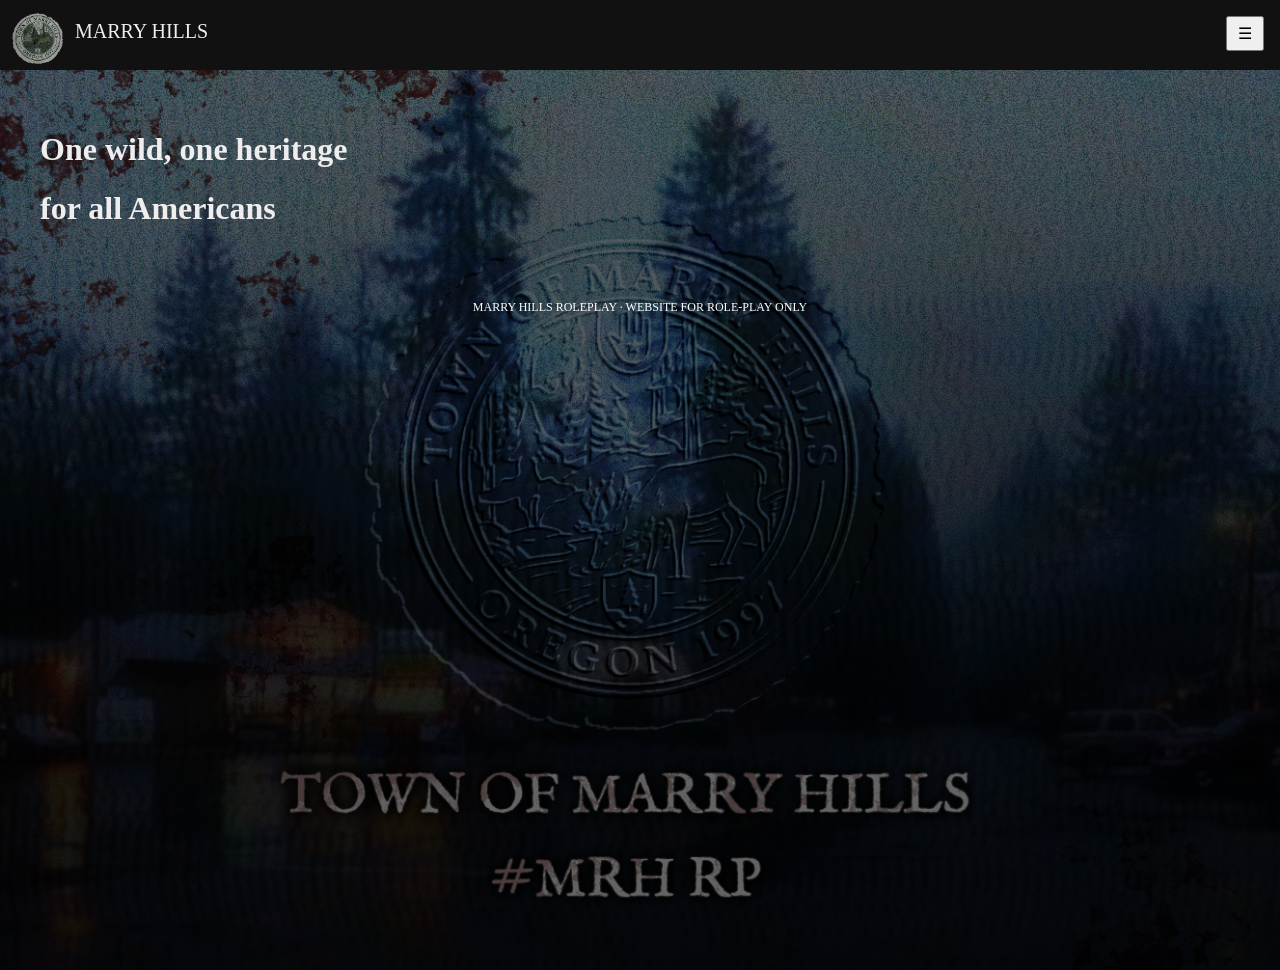
==== index.html @ f359392d "first commit" ====
<!DOCTYPE html>
<html lang="th">
<head>
  <link rel="preconnect" href="https://fonts.googleapis.com">
<link rel="preconnect" href="https://fonts.gstatic.com" crossorigin>
<link href="https://fonts.googleapis.com/css2?family=IBM+Plex+Sans+Thai:wght@100;200;300;400;500;600;700&family=IM+Fell+English:ital@0;1&display=swap" rel="stylesheet">
    <meta charset="UTF-8">
    <meta name="viewport" content="width=device-width, initial-scale=1.0">
    <link rel="stylesheet" href="css/style.css">
    <title>MARRY HILLS WEBSITE</title>
</head>
<body>
    
    <!-- Topbar Start -->
    <nav class="topbar">
        <div class="container">
            <div class="logo">
                <a href="index.html"><img width="75" height="75" src="image/MHlogo.png" alt="Logo"></a>
                <p3>MARRY HILLS<p3>
            </div>
        <!-- Menu button Start -->
            <button id="menuBtn">☰</button>
        <div id="overlay"></div>
         <nav id="drawer">
            <a href="index.html">หน้าหลัก</a>
            <a href="map.html">แผนที่เมือง</a>
            <a href="character.html">ข้อมูลตัวละคร</a>
            <a href="inventory.html">คลังไอเท็ม</a>
            <a href="house.html">สถานะบ้าน</a>
            <a href="exploration.html">การสำรวจ</a>
            <a href="injury.html">สุ่มการบาดเจ็บ</a>
            </nav>
        <!-- Menu button End -->
    </nav>
    <!-- Topbar End -->

    <img src="image/MARRY_HILLS_Background.png" alt="MARRY HILLS" class="background">

     <!-- page Start -->
      <div class="page">
        <h1>One wild, one heritage</h1>
        <h1>for all Americans</h1>
      </div>
     <!-- page End -->

     <footer>MARRY HILLS ROLEPLAY · WEBSITE FOR ROLE-PLAY ONLY</footer>

     <script src="js/data.js"></script>
     <script src="js/script.js"></script>

</body>
</html>
---- css/style.css ----
body {
    margin:0;
    min-height: 100vh;
    font-family: "IM Fell English", serif;
    background-color:#111;
    color:#eee;
}

.topbar {
    height:70px;
    background-color: #111;
}

.background{
    position: absolute;
    top: 70px;
    left: 0px;
    width:100%;
    height:100%;
    filter: brightness(0.4);
    object-fit:cover;
    z-index:-1;
}
 
.page{
    position: relative;
    z-index: 1;
    color:#eee;
    padding: 40px;
}
 
p3{
    position: absolute;
    top: 20px;
    font-size: 20px;
    color: #eee;
}
 
#menuBtn{
    position: absolute;
    top: 16px;
    right: 16px;
    padding: 6px 10px;
    font-size: 16px;
    cursor: pointer;
    z-index: 3;   /* สูงกว่า #drawer เผื่อวันหลังอยากให้ปุ่มลอยอยู่เหนือเมนูเสมอ */
}
 
#overlay{
    position:fixed;
    inset: 0%;
    background:rgba(0,0,0,0.5);
    opacity:0;
    pointer-events:none;
    transition:opacity 0.2s;
    z-index: 1;
}
 
#overlay.open{
    opacity:1;
    pointer-events:auto;
}
 
/* -------------------------------------------------------------------------
   #drawer = กล่องรวมทั้งกล่อง ต้องเป็นตัวที่ position:fixed + เลื่อนเข้า-ออก
   (เมื่อก่อนบั๊กเพราะ style พวกนี้ไปอยู่ที่ button/a แต่ละอันแทน)
------------------------------------------------------------------------- */
#drawer{
    position:fixed;
    top:0;
    right:0;
    width:220px;
    height:100%;
    background:#111;
    display:flex;
    flex-direction:column;
    border-left:1px solid #888;
    transform:translateX(100%);
    transition:transform 0.2s;
    z-index: 2;
}
 
#drawer.open{
    transform:translateX(0);
}
 
/* -------------------------------------------------------------------------
   ส่วนนี้คือหน้าตาของ "เนื้อความ" แต่ละปุ่ม/ลิงก์ข้างในกล่อง
   ไม่ต้องมี position/transform ที่นี่แล้ว เพราะกล่องแม่ (#drawer) จัดการให้หมดแล้ว
------------------------------------------------------------------------- */
#drawer button,
#drawer a{
    display:block;
    background:none;
    border:none;
    color:#eee;
    font-size:16px;
    padding:12px 8px;
    text-align:left;
    text-decoration: none;
    cursor:pointer;
}
 
#drawer button:hover,
#drawer a:hover{
    background:rgba(255,255,255,0.1);
}
 

footer {
    text-align: center; color: #ffffff; font-size: 12px; padding: 12px;
}
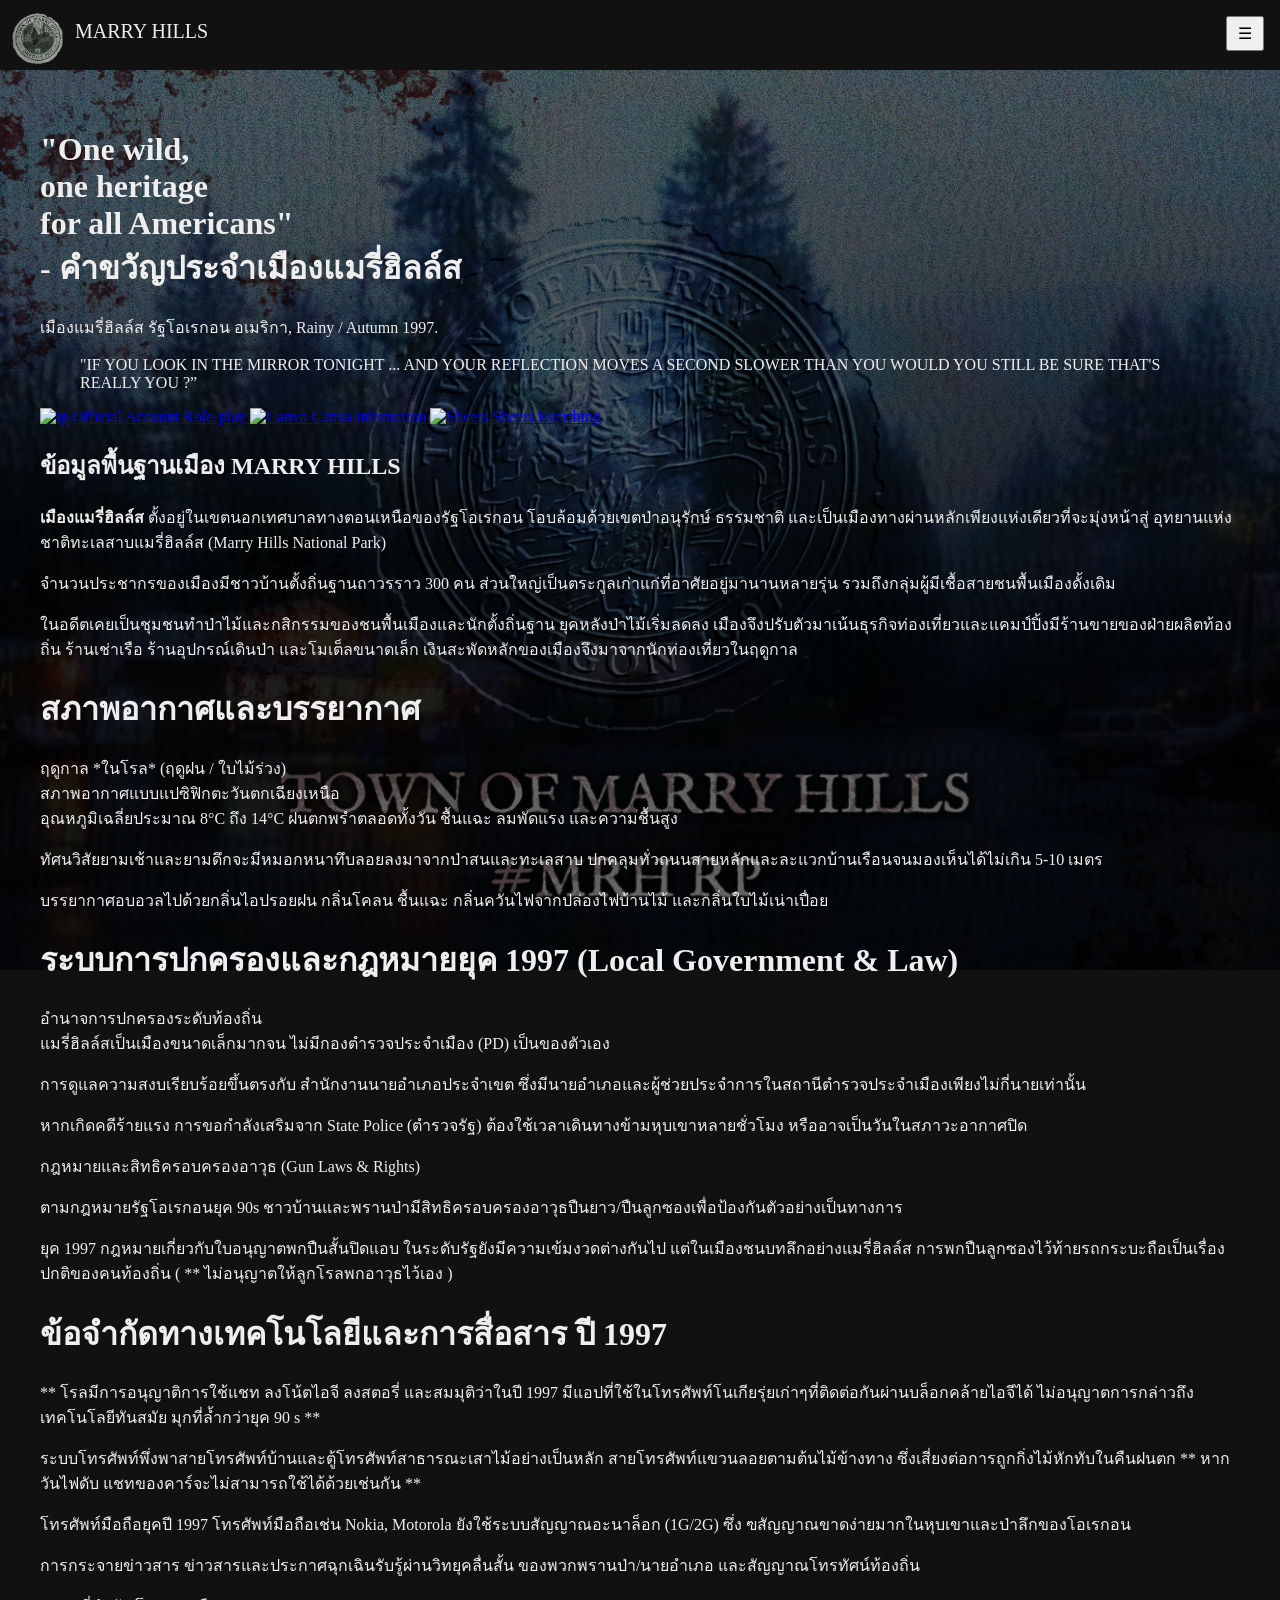
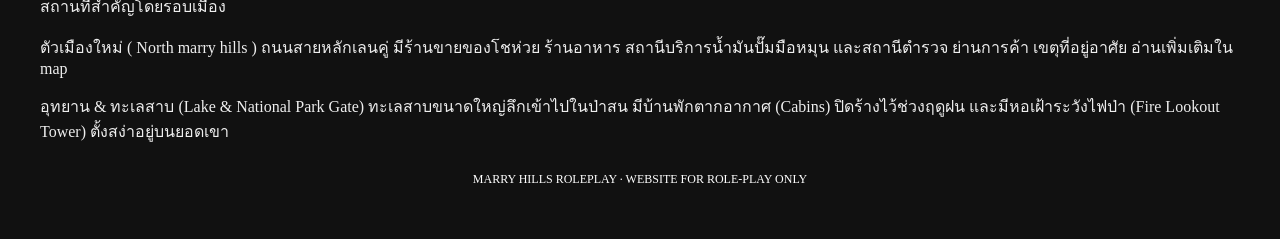
==== commit 2cffbcfe: "Add files via upload" ====
--- a/index.html
+++ b/index.html
@@ -1,52 +1,142 @@
-<!DOCTYPE html>
-<html lang="th">
-<head>
-  <link rel="preconnect" href="https://fonts.googleapis.com">
-<link rel="preconnect" href="https://fonts.gstatic.com" crossorigin>
-<link href="https://fonts.googleapis.com/css2?family=IBM+Plex+Sans+Thai:wght@100;200;300;400;500;600;700&family=IM+Fell+English:ital@0;1&display=swap" rel="stylesheet">
-    <meta charset="UTF-8">
-    <meta name="viewport" content="width=device-width, initial-scale=1.0">
-    <link rel="stylesheet" href="css/style.css">
-    <title>MARRY HILLS WEBSITE</title>
-</head>
-<body>
-    
-    <!-- Topbar Start -->
-    <nav class="topbar">
-        <div class="container">
-            <div class="logo">
-                <a href="index.html"><img width="75" height="75" src="image/MHlogo.png" alt="Logo"></a>
-                <p3>MARRY HILLS<p3>
-            </div>
-        <!-- Menu button Start -->
-            <button id="menuBtn">☰</button>
-        <div id="overlay"></div>
-         <nav id="drawer">
-            <a href="index.html">หน้าหลัก</a>
-            <a href="map.html">แผนที่เมือง</a>
-            <a href="character.html">ข้อมูลตัวละคร</a>
-            <a href="inventory.html">คลังไอเท็ม</a>
-            <a href="house.html">สถานะบ้าน</a>
-            <a href="exploration.html">การสำรวจ</a>
-            <a href="injury.html">สุ่มการบาดเจ็บ</a>
-            </nav>
-        <!-- Menu button End -->
-    </nav>
-    <!-- Topbar End -->
-
-    <img src="image/MARRY_HILLS_Background.png" alt="MARRY HILLS" class="background">
-
-     <!-- page Start -->
-      <div class="page">
-        <h1>One wild, one heritage</h1>
-        <h1>for all Americans</h1>
-      </div>
-     <!-- page End -->
-
-     <footer>MARRY HILLS ROLEPLAY · WEBSITE FOR ROLE-PLAY ONLY</footer>
-
-     <script src="js/data.js"></script>
-     <script src="js/script.js"></script>
-
-</body>
+<!DOCTYPE html>
+<html lang="th">
+<head>
+  <link rel="preconnect" href="https://fonts.googleapis.com">
+<link rel="preconnect" href="https://fonts.gstatic.com" crossorigin>
+<link href="https://fonts.googleapis.com/css2?family=IBM+Plex+Sans+Thai:wght@100;200;300;400;500;600;700&family=IM+Fell+English:ital@0;1&display=swap" rel="stylesheet">
+    <meta charset="UTF-8">
+    <meta name="viewport" content="width=device-width, initial-scale=1.0">
+    <link rel="stylesheet" href="css/style.css">
+    <title>MARRY HILLS WEBSITE</title>
+</head>
+<body>
+    
+    <!-- Topbar Start -->
+    <nav class="topbar">
+        <div class="container">
+            <div class="logo">
+                <a href="index.html"><img width="75" height="75" src="image/MHlogo.png" alt="Logo"></a>
+                <p3>MARRY HILLS<p3>
+            </div>
+        <!-- Menu button Start -->
+            <button id="menuBtn">☰</button>
+        <div id="overlay"></div>
+         <nav id="drawer">
+            <a href="index.html">หน้าหลัก</a>
+            <a href="map.html">แผนที่เมือง</a>
+            <a href="character.html">ข้อมูลตัวละคร</a>
+            <a href="inventory.html">คลังไอเท็ม</a>
+            <a href="house.html">สถานะบ้าน</a>
+            <a href="dice.html">ทอยเต๋า</a>
+            <a href="exploration.html">การสำรวจ</a>
+            <a href="injury.html">สุ่มการบาดเจ็บ</a>
+            </nav>
+        <!-- Menu button End -->
+    </nav>
+    <!-- Topbar End -->
+
+    <img src="image/MARRY_HILLS_Background.png" alt="MARRY HILLS" class="lobbybackground">
+
+     <!-- page Start -->
+      <div class="page">
+      <header class="hero">
+    <div class="hero__bg-shape" aria-hidden="true"></div>
+ 
+    <div class="hero__inner">
+      <div class="hero__text">
+        <p class="eyebrow"></p>
+        <h1 class="hero__title">"One wild,<br>one heritage<br>for all Americans"<br>- คำขวัญประจำเมืองแมรี่ฮิลล์ส</h1>
+        <div class="hero__rule"></div>
+        <p class="hero__desc">
+          เมืองแมรี่ฮิลล์ส รัฐโอเรกอน อเมริกา,
+          Rainy / Autumn 1997.
+        </p>
+      </div>
+    </div>
+  </header>
+
+  <section class="quote">
+    <div class="quote__inner">
+      <blockquote class="quote__text">
+        "IF YOU LOOK IN THE MIRROR TONIGHT ... AND YOUR REFLECTION MOVES A SECOND SLOWER THAN YOU WOULD YOU STILL BE SURE THAT'S REALLY YOU ?”
+      </blockquote>
+ 
+            <nav class="quote__links" aria-label="ลิงก์ที่เกี่ยวข้อง">
+        <a href="https://www.instagram.com/townofmarryhills.official.rp?igsh=bXdhcWc2dXpsamIz&utm_source=qr" target="_blank" rel="noopener">
+          <img src="image/IG.jpg" alt="ig" class="quote__links-icon" >
+          <span>Official Account Role-play</span>
+        </a>
+        <a href="https://sedu01.my.canva.site/marry-hills-roleplay-official" target="_blank" rel="noopener">
+          <img src="image/Canva.jpg" alt="Canva" class="quote__links-icon" >
+          <span>Canva infomation</span>
+        </a>
+        <a href="https://docs.google.com/spreadsheets/d/1QibwJhIr7-wyyYuJuwrpVGiDPfmZJHFHFblLmTcv8TA/edit?usp=sharing" target="_blank" rel="noopener">
+          <img src="image/Sheets.png" alt="Sheets" class="quote__links-icon" >
+          <span>Sheets Everthing</span>
+        </a>
+      </nav>
+    </div>
+  </section>
+ 
+  <!-- ============================================
+       ABOUT / SETTING SECTION (โซนสีขาว)
+       - คำอธิบายเมือง/ฉาก (setting) ของเรื่อง
+       - ด้านล่างเว้นที่ไว้สำหรับแนะนำตัวละคร 3 ตัว (ยังไม่ใส่เนื้อหา)
+  ============================================= -->
+  <div class="about">
+    <div class="about__page-corner" aria-hidden="true"></div>
+ 
+    <div class="about__inner">
+      <h2 class="section-title">ข้อมูลพื้นฐานเมือง MARRY HILLS</h2>
+      <div class="hero__rule hero__rule--dark"></div>
+ 
+      <div class="about__content">
+        <p>
+          <strong>เมืองแมรี่ฮิลล์ส</strong> ตั้งอยู่ในเขตนอกเทศบาลทางตอนเหนือของรัฐโอเรกอน โอบล้อมด้วยเขตป่าอนุรักษ์	ธรรมชาติ และเป็นเมืองทางผ่านหลักเพียงแห่งเดียวที่จะมุ่งหน้าสู่ อุทยานแห่งชาติทะเลสาบแมรี่ฮิลล์ส (Marry Hills National Park)
+        </p>
+        <p>
+          จำนวนประชากรของเมืองมีชาวบ้านตั้งถิ่นฐานถาวรราว 300  คน ส่วนใหญ่เป็นตระกูลเก่าแก่ที่อาศัยอยู่มานานหลายรุ่น รวมถึงกลุ่มผู้มีเชื้อสายชนพื้นเมืองดั้งเดิม
+        </p>
+        <p>
+          ในอดีตเคยเป็นชุมชนทำป่าไม้และกสิกรรมของชนพื้นเมืองและนักตั้งถิ่นฐาน ยุคหลังป่าไม้เริ่มลดลง เมืองจึงปรับตัวมาเน้นธุรกิจท่องเที่ยวและแคมป์ปิ้งมีร้านขายของฝ่ายผลิตท้องถิ่น ร้านเช่าเรือ ร้านอุปกรณ์เดินป่า และโมเต็ลขนาดเล็ก เงินสะพัดหลักของเมืองจึงมาจากนักท่องเที่ยวในฤดูกาล
+        </p>
+        <h1 class="subject-title">สภาพอากาศและบรรยากาศ</h1>
+        <div class="hero__rule hero__rule--dark"></div>
+        <p>
+            ฤดูกาล *ในโรล* (ฤดูฝน / ใบไม้ร่วง) <br>สภาพอากาศแบบแปซิฟิกตะวันตกเฉียงเหนือ<br>อุณหภูมิเฉลี่ยประมาณ 8°C ถึง 14°C ฝนตกพรำตลอดทั้งวัน ชื้นแฉะ ลมพัดแรง และความชื้นสูง
+        </p>
+        <p>
+            ทัศนวิสัยยามเช้าและยามดึกจะมีหมอกหนาทึบลอยลงมาจากป่าสนและทะเลสาบ ปกคลุมทั่วถนนสายหลักและละแวกบ้านเรือนจนมองเห็นได้ไม่เกิน 5-10 เมตร
+        </p>
+        <p>
+            บรรยากาศอบอวลไปด้วยกลิ่นไอปรอยฝน กลิ่นโคลน ชื้นแฉะ กลิ่นควันไฟจากปล่องไฟบ้านไม้ และกลิ่นใบไม้เน่าเปื่อย
+        </p>
+        <h1 class="subject-title">ระบบการปกครองและกฎหมายยุค 1997 (Local Government & Law)</h1>
+        <div class="hero__rule hero__rule--dark"></div>
+         <p>อำนาจการปกครองระดับท้องถิ่น<br>แมรี่ฮิลล์สเป็นเมืองขนาดเล็กมากจน ไม่มีกองตำรวจประจำเมือง (PD) เป็นของตัวเอง</p>
+         <p>การดูแลความสงบเรียบร้อยขึ้นตรงกับ สำนักงานนายอำเภอประจำเขต ซึ่งมีนายอำเภอและผู้ช่วยประจำการในสถานีตำรวจประจำเมืองเพียงไม่กี่นายเท่านั้น</p>
+         <p>หากเกิดคดีร้ายแรง การขอกำลังเสริมจาก State Police (ตำรวจรัฐ) ต้องใช้เวลาเดินทางข้ามหุบเขาหลายชั่วโมง หรืออาจเป็นวันในสภาวะอากาศปิด</p>
+         <p>กฎหมายและสิทธิครอบครองอาวุธ (Gun Laws & Rights)</p>
+         <p>ตามกฎหมายรัฐโอเรกอนยุค 90s ชาวบ้านและพรานป่ามีสิทธิครอบครองอาวุธปืนยาว/ปืนลูกซองเพื่อป้องกันตัวอย่างเป็นทางการ</p>
+         <p> ยุค 1997 กฎหมายเกี่ยวกับใบอนุญาตพกปืนสั้นปิดแอบ ในระดับรัฐยังมีความเข้มงวดต่างกันไป แต่ในเมืองชนบทลึกอย่างแมรี่ฮิลล์ส การพกปืนลูกซองไว้ท้ายรถกระบะถือเป็นเรื่องปกติของคนท้องถิ่น ( ** ไม่อนุญาตให้ลูกโรลพกอาวุธไว้เอง )</p>
+         <h1 class="subject-title">ข้อจำกัดทางเทคโนโลยีและการสื่อสาร ปี 1997</h1>
+         <div class="hero__rule hero__rule--dark"></div>
+         <p>** โรลมีการอนุญาติการใช้แชท ลงโน้ตไอจี ลงสตอรี่ และสมมุติว่าในปี 1997 มีแอปที่ใช้ในโทรศัพท์โนเกียรุ่ยเก่าๆที่ติดต่อกันผ่านบล็อกคล้ายไอจีได้  ไม่อนุญาตการกล่าวถึงเทคโนโลยีทันสมัย  มุกที่ล้ำกว่ายุค 90 s **</p>
+         <p>ระบบโทรศัพท์พึ่งพาสายโทรศัพท์บ้านและตู้โทรศัพท์สาธารณะเสาไม้อย่างเป็นหลัก สายโทรศัพท์แขวนลอยตามต้นไม้ข้างทาง ซึ่งเสี่ยงต่อการถูกกิ่งไม้หักทับในคืนฝนตก ** หากวันไฟดับ แชทของคาร์จะไม่สามารถใช้ได้ด้วยเช่นกัน **</p>
+         <p>โทรศัพท์มือถือยุคปี 1997 โทรศัพท์มือถือเช่น Nokia, Motorola ยังใช้ระบบสัญญาณอะนาล็อก (1G/2G) ซึ่ง ฃสัญญาณขาดง่ายมากในหุบเขาและป่าลึกของโอเรกอน</p>
+         <p>การกระจายข่าวสาร ข่าวสารและประกาศฉุกเฉินรับรู้ผ่านวิทยุคลื่นสั้น ของพวกพรานป่า/นายอำเภอ และสัญญาณโทรทัศน์ท้องถิ่น</p>
+         <p>สถานที่สำคัญโดยรอบเมือง</p>
+         <p>ตัวเมืองใหม่ ( North marry hills ) ถนนสายหลักเลนคู่ มีร้านขายของโชห่วย  ร้านอาหาร  สถานีบริการน้ำมันปั๊มมือหมุน และสถานีตำรวจ ย่านการค้า เขตุที่อยู่อาศัย อ่านเพิ่มเติมใน map</p>
+         <p>อุทยาน & ทะเลสาบ (Lake & National Park Gate) ทะเลสาบขนาดใหญ่ลึกเข้าไปในป่าสน มีบ้านพักตากอากาศ (Cabins) ปิดร้างไว้ช่วงฤดูฝน และมีหอเฝ้าระวังไฟป่า (Fire Lookout Tower) ตั้งสง่าอยู่บนยอดเขา</p>
+      </div>
+    </div>
+    </div>
+     <!-- page End -->
+
+     <footer>MARRY HILLS ROLEPLAY · WEBSITE FOR ROLE-PLAY ONLY</footer>
+
+     <script src="js/data.js"></script>
+     <script src="js/script.js"></script>
+
+</body>
 </html>
--- a/css/style.css
+++ b/css/style.css
@@ -1,112 +1,122 @@
-body {
-    margin:0;
-    min-height: 100vh;
-    font-family: "IM Fell English", serif;
-    background-color:#111;
-    color:#eee;
-}
-
-.topbar {
-    height:70px;
-    background-color: #111;
-}
-
-.background{
-    position: absolute;
-    top: 70px;
-    left: 0px;
-    width:100%;
-    height:100%;
-    filter: brightness(0.4);
-    object-fit:cover;
-    z-index:-1;
-}
- 
-.page{
-    position: relative;
-    z-index: 1;
-    color:#eee;
-    padding: 40px;
-}
- 
-p3{
-    position: absolute;
-    top: 20px;
-    font-size: 20px;
-    color: #eee;
-}
- 
-#menuBtn{
-    position: absolute;
-    top: 16px;
-    right: 16px;
-    padding: 6px 10px;
-    font-size: 16px;
-    cursor: pointer;
-    z-index: 3;   /* สูงกว่า #drawer เผื่อวันหลังอยากให้ปุ่มลอยอยู่เหนือเมนูเสมอ */
-}
- 
-#overlay{
-    position:fixed;
-    inset: 0%;
-    background:rgba(0,0,0,0.5);
-    opacity:0;
-    pointer-events:none;
-    transition:opacity 0.2s;
-    z-index: 1;
-}
- 
-#overlay.open{
-    opacity:1;
-    pointer-events:auto;
-}
- 
-/* -------------------------------------------------------------------------
-   #drawer = กล่องรวมทั้งกล่อง ต้องเป็นตัวที่ position:fixed + เลื่อนเข้า-ออก
-   (เมื่อก่อนบั๊กเพราะ style พวกนี้ไปอยู่ที่ button/a แต่ละอันแทน)
-------------------------------------------------------------------------- */
-#drawer{
-    position:fixed;
-    top:0;
-    right:0;
-    width:220px;
-    height:100%;
-    background:#111;
-    display:flex;
-    flex-direction:column;
-    border-left:1px solid #888;
-    transform:translateX(100%);
-    transition:transform 0.2s;
-    z-index: 2;
-}
- 
-#drawer.open{
-    transform:translateX(0);
-}
- 
-/* -------------------------------------------------------------------------
-   ส่วนนี้คือหน้าตาของ "เนื้อความ" แต่ละปุ่ม/ลิงก์ข้างในกล่อง
-   ไม่ต้องมี position/transform ที่นี่แล้ว เพราะกล่องแม่ (#drawer) จัดการให้หมดแล้ว
-------------------------------------------------------------------------- */
-#drawer button,
-#drawer a{
-    display:block;
-    background:none;
-    border:none;
-    color:#eee;
-    font-size:16px;
-    padding:12px 8px;
-    text-align:left;
-    text-decoration: none;
-    cursor:pointer;
-}
- 
-#drawer button:hover,
-#drawer a:hover{
-    background:rgba(255,255,255,0.1);
-}
- 
-
-footer {
-    text-align: center; color: #ffffff; font-size: 12px; padding: 12px;
+body {
+    margin:0;
+    min-height: 100vh;
+    font-family: "IM Fell English", serif;
+    background-color:#111;
+    color:#eee;
+}
+
+.topbar {
+    height:70px;
+    background-color: #111;
+}
+
+.lobbybackground{
+    position: absolute;
+    top: 70px;
+    left: 0px;
+    width:100%;
+    height:100%;
+    filter: brightness(0.4);
+    object-fit:cover;
+    z-index:-1;
+}
+
+.background{
+    position: fixed;   
+    top: 0;
+    left: 0;
+    width:100vw;
+    height:100vh;   
+    object-fit:cover;
+    z-index:-1;
+}
+ 
+.page{
+    position: relative;
+    z-index: 1;
+    color:#eee;
+    padding: 40px;
+}
+ 
+p3{
+    position: absolute;
+    top: 20px;
+    font-size: 20px;
+    color: #eee;
+}
+ 
+#menuBtn{
+    position: absolute;
+    top: 16px;
+    right: 16px;
+    padding: 6px 10px;
+    font-size: 16px;
+    cursor: pointer;
+    z-index: 3;   /* สูงกว่า #drawer เผื่อวันหลังอยากให้ปุ่มลอยอยู่เหนือเมนูเสมอ */
+}
+ 
+#overlay{
+    position:fixed;
+    inset: 0%;
+    background:rgba(0,0,0,0.5);
+    opacity:0;
+    pointer-events:none;
+    transition:opacity 0.2s;
+    z-index: 1;
+}
+ 
+#overlay.open{
+    opacity:1;
+    pointer-events:auto;
+}
+ 
+/* -------------------------------------------------------------------------
+   #drawer = กล่องรวมทั้งกล่อง ต้องเป็นตัวที่ position:fixed + เลื่อนเข้า-ออก
+   (เมื่อก่อนบั๊กเพราะ style พวกนี้ไปอยู่ที่ button/a แต่ละอันแทน)
+------------------------------------------------------------------------- */
+#drawer{
+    position:fixed;
+    top:0;
+    right:0;
+    width:220px;
+    height:100%;
+    background:#111;
+    display:flex;
+    flex-direction:column;
+    border-left:1px solid #888;
+    transform:translateX(100%);
+    transition:transform 0.2s;
+    z-index: 2;
+}
+ 
+#drawer.open{
+    transform:translateX(0);
+}
+ 
+/* -------------------------------------------------------------------------
+   ส่วนนี้คือหน้าตาของ "เนื้อความ" แต่ละปุ่ม/ลิงก์ข้างในกล่อง
+   ไม่ต้องมี position/transform ที่นี่แล้ว เพราะกล่องแม่ (#drawer) จัดการให้หมดแล้ว
+------------------------------------------------------------------------- */
+#drawer button,
+#drawer a{
+    display:block;
+    background:none;
+    border:none;
+    color:#eee;
+    font-size:16px;
+    padding:12px 8px;
+    text-align:left;
+    text-decoration: none;
+    cursor:pointer;
+}
+ 
+#drawer button:hover,
+#drawer a:hover{
+    background:rgba(255,255,255,0.1);
+}
+ 
+
+footer {
+    text-align: center; color: #ffffff; font-size: 12px; padding: 12px;
 }
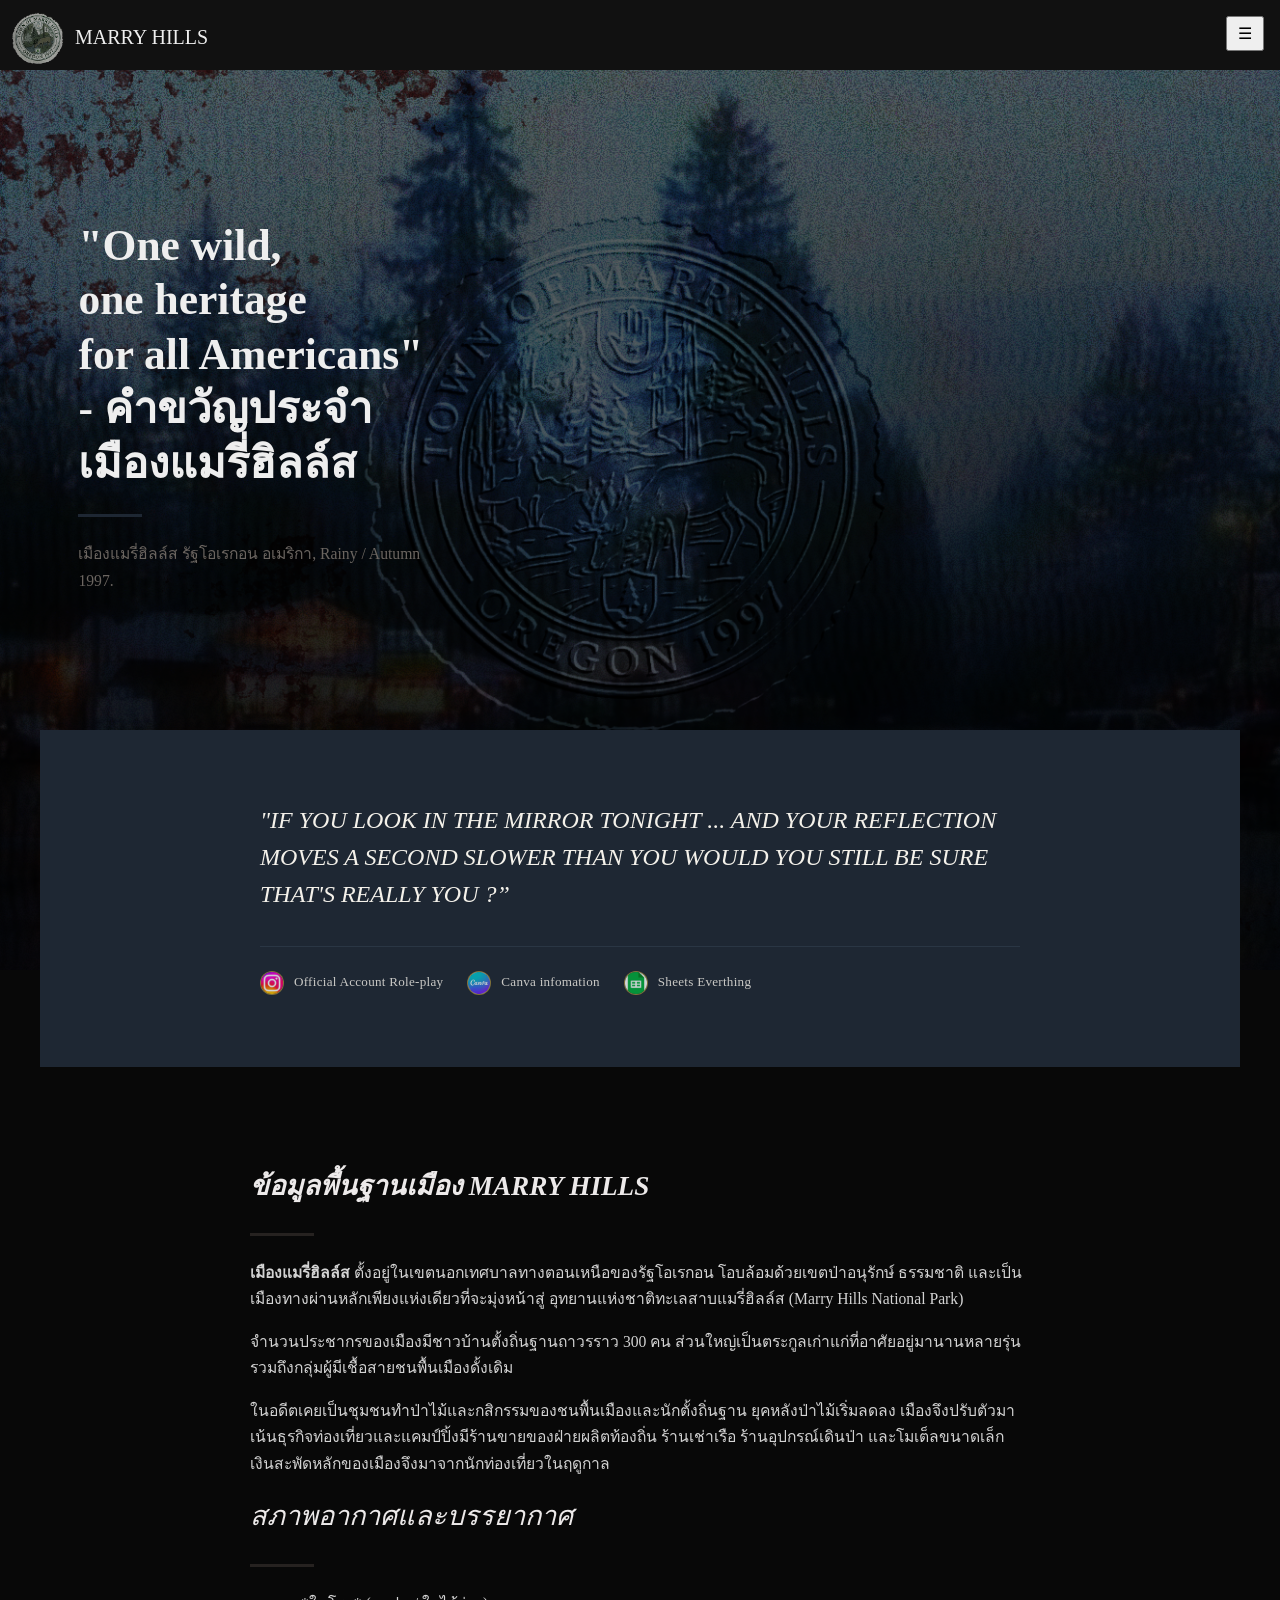
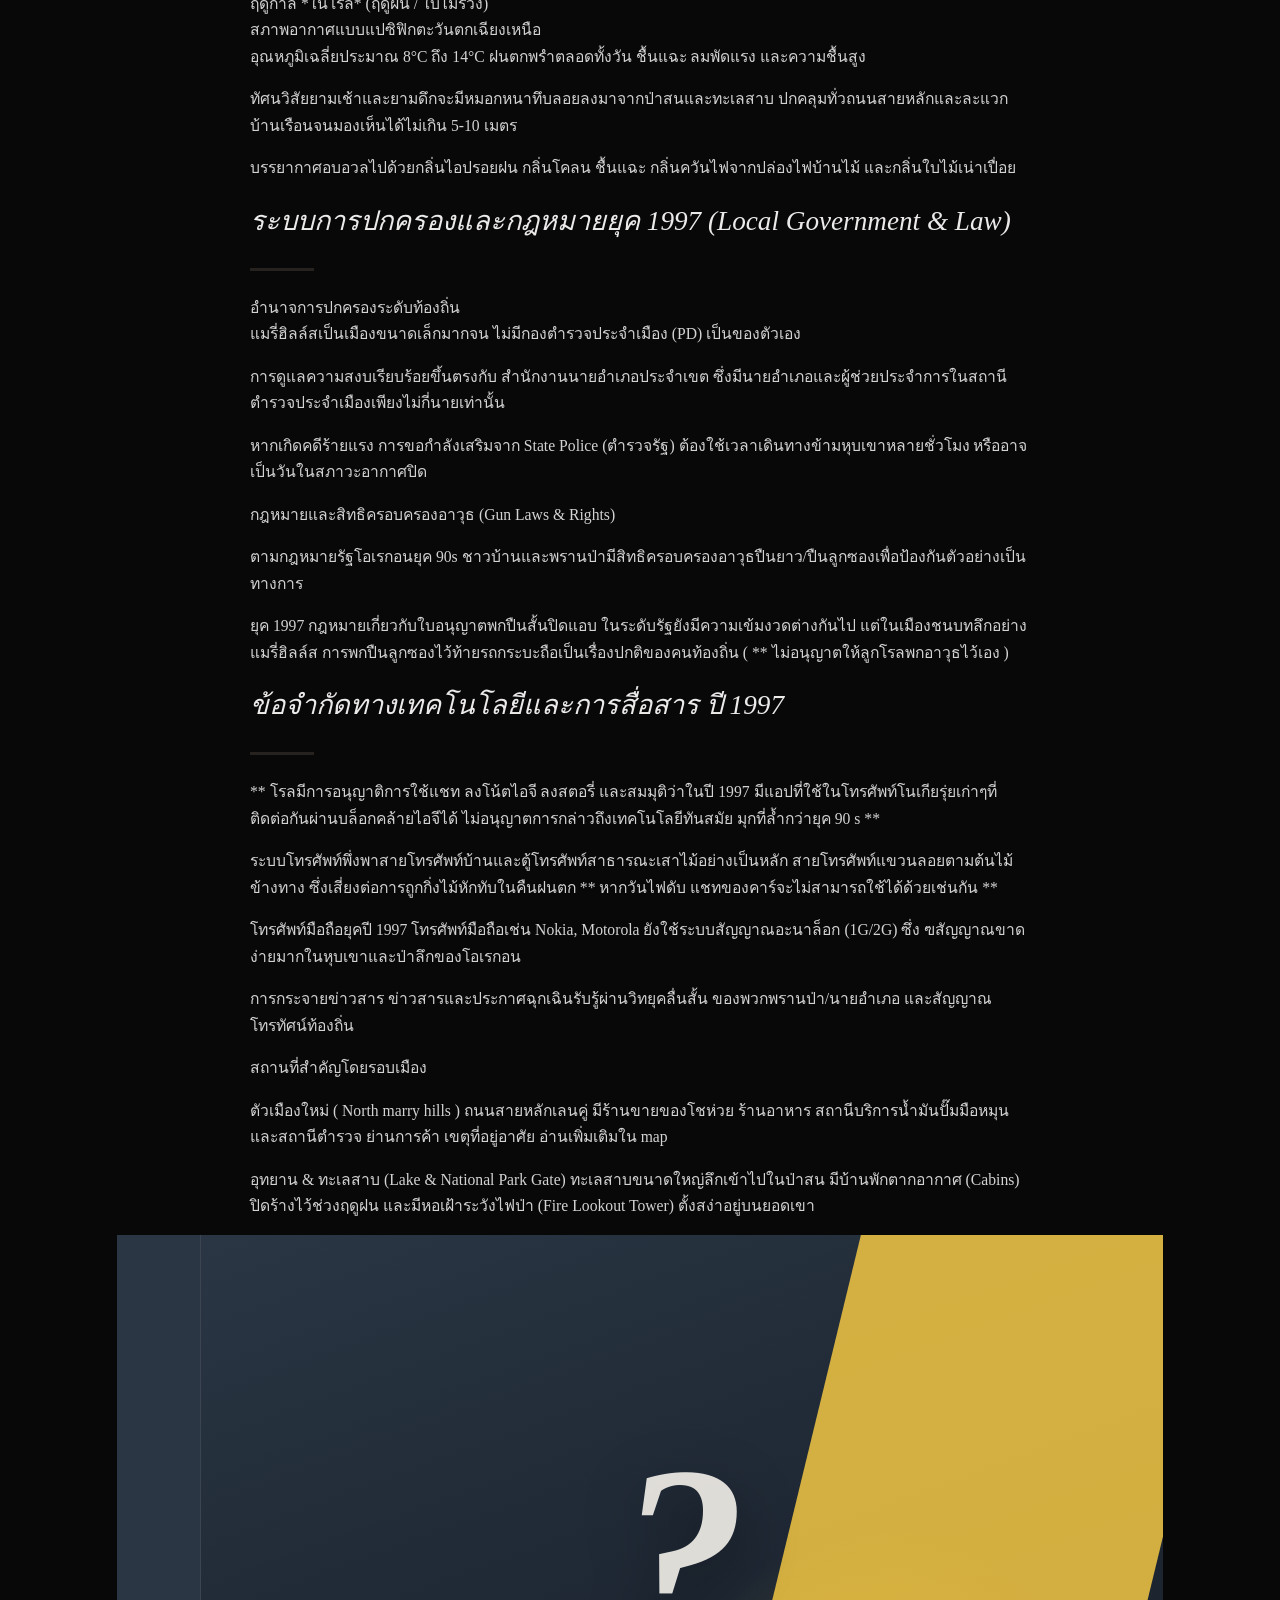
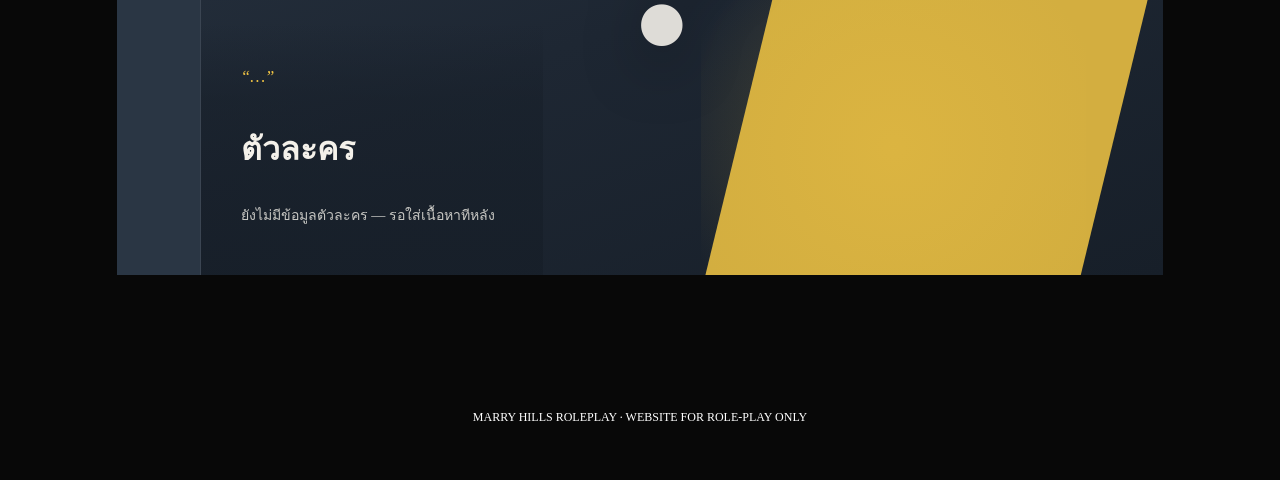
==== commit e1a2f0ad: "Fix HTML formatting and structure" ====
--- a/index.html
+++ b/index.html
@@ -130,6 +130,44 @@
          <p>อุทยาน & ทะเลสาบ (Lake & National Park Gate) ทะเลสาบขนาดใหญ่ลึกเข้าไปในป่าสน มีบ้านพักตากอากาศ (Cabins) ปิดร้างไว้ช่วงฤดูฝน และมีหอเฝ้าระวังไฟป่า (Fire Lookout Tower) ตั้งสง่าอยู่บนยอดเขา</p>
       </div>
     </div>
+
+    
+  <!-- ============================================
+       CHARACTER SHOWCASE (แนะนำตัวละคร 3 ตัว)
+       - แถบวงกลมด้านซ้าย กดแล้วสลับตัวละคร
+       - ภาพประกอบ + การ์ดข้อมูลด้านล่างซ้าย เปลี่ยนตามตัวละครที่เลือก
+       - เนื้อหาจริงยังไม่ใส่ ตอนนี้เป็น placeholder ทั้งหมด แก้ได้ที่ array
+         CHARACTERS ในไฟล์ script.js
+  ============================================= -->
+  <section class="showcase" id="showcase">
+    <!-- แถบเลือกตัวละครด้านซ้าย -->
+    <div class="showcase__rail" id="showcaseRail">
+      <!-- ปุ่มวงกลมจะถูกสร้างจาก JS ตามจำนวนตัวละครใน CHARACTERS -->
+    </div>
+ 
+    <!-- พื้นหลัง/ภาพประกอบตัวละคร (placeholder เพราะยังไม่มีภาพจริง) -->
+    <div class="showcase__stage" id="showcaseStage">
+      <div class="stage__shape stage__shape--a" aria-hidden="true"></div>
+      <div class="stage__shape stage__shape--b" aria-hidden="true"></div>
+      <div class="stage__monogram" id="stageMonogram">?</div>
+    </div>
+ 
+    <!-- การ์ดข้อมูลตัวละคร มุมล่างซ้าย -->
+    <div class="showcase__panel">
+      <p class="panel__quote" id="panelQuote">“…”</p>
+ 
+      <div class="panel__tags" id="panelTags"><!-- แท็ก faction/race ใส่จาก JS --></div>
+ 
+      <h3 class="panel__name" id="panelName">ตัวละคร</h3>
+ 
+      <div class="panel__meta" id="panelMeta"><!-- role/สังกัด ใส่จาก JS --></div>
+ 
+      <div class="panel__desc" id="panelDesc">
+        <p>ยังไม่มีข้อมูลตัวละคร — รอใส่เนื้อหาทีหลัง</p>
+      </div>
+    </div>
+  </section>
+
     </div>
      <!-- page End -->
 
@@ -139,4 +177,4 @@
      <script src="js/script.js"></script>
 
 </body>
-</html>+</html>
--- a/css/style.css
+++ b/css/style.css
@@ -119,4 +119,369 @@
 
 footer {
     text-align: center; color: #ffffff; font-size: 12px; padding: 12px;
-}+}
+
+
+:root {
+  --navy: #1e2733;        /* พื้นหลังโซนเข้ม */
+  --navy-soft: #2a3644;
+  --cream: #080808;        /* พื้นหลังหลัก */
+  --paper: #1f1f1f;
+  --yellow: #f4c744;       /* สีเน้น (รูปทรงเรขาคณิตด้านหลัง hero) */
+  --ink: #262220;          /* สีตัวหนังสือหลัก */
+  --ink-soft: #6b6560;     /* สีตัวหนังสือรอง */
+  --line: #e5ddce;
+}
+ 
+* { box-sizing: border-box; }
+ 
+html { scroll-behavior: smooth; }
+ 
+body {
+  margin: 0;
+  background: var(--cream);
+  color: var(--ink);
+  font-family: var(--font-body);
+  line-height: 1.7;
+}   
+ 
+/* ===============================
+   HERO
+   =============================== */
+.hero {
+  position: relative;
+  overflow: hidden;
+  padding: 96px 3vw 120px;
+}
+ 
+.hero__inner {
+  position: relative;
+  z-index: 1;
+  max-width: 700px;
+  margin: 0 ;
+  display: grid;
+  grid-template-columns: 1.1fr 0.9fr;
+  gap: 64px;
+  align-items: left;
+}
+ 
+.eyebrow {
+  font-family: var(--font-body);
+  font-size: 0.8rem;
+  letter-spacing: 0.18em;
+  text-transform: uppercase;
+  color: var(--ink-soft);
+  margin: 0 0 12px;
+}
+ 
+.hero__title {
+  font-weight: 600;
+  font-size: clamp(1.8rem, 3.4vw, 2.8rem);
+  line-height: 1.25;
+  margin: 0;
+}
+ 
+.hero__rule {
+  width: 64px;
+  height: 3px;
+  background: var(--navy);
+  margin: 24px 0;
+}
+.hero__rule--dark { background: var(--ink); }
+ 
+.hero__desc {
+  max-width: 46ch;
+  color: var(--ink-soft);
+  font-size: 0.98rem;
+}
+ 
+/* ===============================
+   QUOTE SECTION (โซนเข้ม)
+   =============================== */
+.quote {
+  background: var(--navy);
+  color: #f4f1ea;
+  padding: 72px 6vw;
+}
+ 
+.quote__inner {
+  max-width: 760px;
+  margin: 0 auto;
+  text-align: left;
+}
+ 
+.quote__text {
+  font-family: var(--font-display);
+  font-style: italic;
+  font-weight: 500;
+  font-size: clamp(1.15rem, 2.2vw, 1.5rem);
+  line-height: 1.55;
+  margin: 0 0 20px;
+}
+ 
+/* ลิงก์ชื่อผู้รีวิว: สีเหลืองเน้น, ขีดเส้นใต้ตอน hover */
+
+.quote__source {
+  display: inline-flex;
+  align-items: center;
+  gap: 12px;
+  color: var(--yellow);
+  font-size: 0.9rem;
+  text-decoration: none;
+}
+ 
+/* แถวลิงก์อื่น ๆ ด้านล่าง (มีได้หลายอัน) แต่ละอันก็มีโลโก้เล็ก ๆ นำหน้าข้อความเหมือนกัน */
+.quote__links {
+  margin-top: 32px;
+  padding-top: 24px;
+  border-top: 1px solid var(--navy-soft);
+  display: flex;
+  flex-wrap: wrap;
+  gap: 24px;
+}
+.quote__links a {
+  display: inline-flex;
+  align-items: center;
+  gap: 10px;
+  color: #f4f1ea;
+  opacity: 0.8;
+  font-size: 0.82rem;
+  letter-spacing: 0.02em;
+  text-decoration: none;
+  transition: opacity 0.2s ease;
+}
+.quote__links a:hover,
+.quote__links a:focus-visible {
+  opacity: 1;
+}
+ 
+.quote__links-icon {
+  flex-shrink: 0;
+  width: 24px;
+  height: 24px;
+  border-radius: 50%;
+  background: rgba(244, 199, 68, 0.15);
+  border: 1px solid rgba(244, 199, 68, 0.5);
+  color: var(--yellow);
+  font-size: 0.6rem;
+  font-weight: 600;
+  display: flex;
+  align-items: center;
+  justify-content: center;
+}
+ 
+/* ===============================
+   ABOUT / SETTING SECTION (โซนขาว)
+   =============================== */
+.about {
+  position: relative;
+  padding: 96px 6vw 120px;
+  overflow: hidden;
+}
+ 
+.about__inner {
+  position: relative;
+  z-index: 1;
+  max-width: 780px;
+  margin: 0 auto;
+}
+ 
+.section-title {
+    color: #ece9e9;
+  font-family: var(--font-display);
+  font-style: italic;
+  font-weight: 600;
+  font-size: 1.7rem;
+  margin: 0;
+}
+
+.subject-title {
+    color: #ece9e9;
+    font-family: var(--font-display);
+    font-style: italic;
+    font-weight: 400;
+    font-size: 1.7rem;
+    margin: 0;
+}
+ 
+.about__content p {
+  color: #d3d3d3;
+  font-size: 0.98rem;
+}
+ 
+/* ===============================
+   CHARACTER SHOWCASE
+   โครง: แถบซ้าย (rail) + พื้นหลังภาพประกอบ (stage) + การ์ดข้อมูลมุมล่างซ้าย (panel)
+   =============================== */
+.showcase {
+  position: relative;
+  display: grid;
+  grid-template-columns: 84px 1fr;
+  min-height: 640px;
+  background: var(--navy);
+  overflow: hidden;
+}
+ 
+/* --- แถบวงกลมด้านซ้าย --- */
+.showcase__rail {
+  position: relative;
+  z-index: 3;
+  background: var(--navy-soft);
+  border-right: 1px solid rgba(244, 241, 234, 0.08);
+  display: flex;
+  flex-direction: column;
+  align-items: center;
+  gap: 18px;
+  padding: 28px 0;
+}
+ 
+.rail__avatar {
+  width: 48px;
+  height: 48px;
+  border-radius: 50%;
+  border: 2px solid rgba(244, 241, 234, 0.25);
+  background: var(--navy);
+  color: #f4f1ea;
+  font-family: var(--font-display);
+  font-style: italic;
+  font-size: 1.05rem;
+  cursor: pointer;
+  transition: border-color 0.2s ease, transform 0.2s ease;
+}
+.rail__avatar:hover { transform: translateY(-2px); }
+.rail__avatar:focus-visible { outline: 2px solid var(--yellow); outline-offset: 2px; }
+ 
+.rail__avatar.is-active {
+  border-color: var(--yellow);
+  box-shadow: 0 0 0 3px rgba(244, 199, 68, 0.2);
+}
+ 
+/* --- พื้นหลัง/ภาพประกอบ (placeholder ยังไม่มีภาพจริง) --- */
+.showcase__stage {
+  position: relative;
+  overflow: hidden;
+  background: linear-gradient(160deg, #2a3644 0%, #1e2733 55%, #171f29 100%);
+  transition: background 0.4s ease;
+}
+ 
+/* รูปทรงสีสันแบบ diagonal เพื่อให้มีมิติเหมือนภาพต้นแบบ (เปลี่ยนสีได้ผ่าน CSS variable --stage-accent) */
+.stage__shape {
+  position: absolute;
+  opacity: 0.55;
+  transition: background 0.4s ease;
+}
+.stage__shape--a {
+  top: -15%;
+  right: -10%;
+  width: 60%;
+  height: 130%;
+  background: var(--stage-accent, var(--yellow));
+  clip-path: polygon(35% 0%, 100% 0%, 65% 100%, 0% 100%);
+  opacity: 0.85;
+}
+.stage__shape--b {
+  bottom: -20%;
+  right: 8%;
+  width: 40%;
+  height: 80%;
+  background: radial-gradient(circle at 50% 50%, var(--stage-accent, var(--yellow)) 0%, transparent 70%);
+  opacity: 0.25;
+}
+ 
+/* ตัวอักษรย่อขนาดใหญ่แทนภาพประกอบจริง ไว้ก่อน */
+.stage__monogram {
+  position: absolute;
+  inset: 0;
+  display: flex;
+  align-items: center;
+  justify-content: center;
+  font-family: var(--font-display);
+  font-style: italic;
+  font-weight: 600;
+  font-size: clamp(8rem, 22vw, 16rem);
+  color: rgba(244, 241, 234, 0.9);
+  text-shadow: 0 20px 60px rgba(0,0,0,0.35);
+}
+ 
+/* --- การ์ดข้อมูลตัวละคร มุมล่างซ้าย --- */
+.showcase__panel {
+  position: absolute;
+  left: 84px;
+  bottom: 0;
+  z-index: 2;
+  max-width: 460px;
+  padding: 40px 48px 48px 40px;
+  background: linear-gradient(0deg, rgba(23,31,41,0.92) 0%, rgba(23,31,41,0.55) 70%, transparent 100%);
+  color: #f4f1ea;
+}
+ 
+.panel__quote {
+  font-family: var(--font-display);
+  font-style: italic;
+  font-size: 1.05rem;
+  color: var(--yellow);
+  margin: 0 0 16px;
+}
+ 
+.panel__tags {
+  display: flex;
+  gap: 8px;
+  margin-bottom: 14px;
+}
+.panel__tags .tag {
+  font-size: 0.72rem;
+  letter-spacing: 0.04em;
+  padding: 4px 10px;
+  border-radius: 999px;
+  border: 1px solid rgba(244, 241, 234, 0.3);
+  color: #f4f1ea;
+  opacity: 0.85;
+}
+ 
+.panel__name {
+  font-family: var(--font-display);
+  font-weight: 600;
+  font-size: 2rem;
+  margin: 0 0 12px;
+}
+ 
+.panel__meta {
+  display: flex;
+  gap: 18px;
+  font-size: 0.82rem;
+  color: rgba(244, 241, 234, 0.75);
+  margin-bottom: 16px;
+}
+.panel__meta span strong {
+  color: #f4f1ea;
+  font-weight: 600;
+}
+ 
+.panel__desc p {
+  font-size: 0.88rem;
+  line-height: 1.65;
+  color: rgba(244, 241, 234, 0.8);
+  margin: 0;
+}
+ 
+/* ===============================
+   RESPONSIVE
+   =============================== */
+@media (max-width: 760px) {
+  .hero__inner {
+    grid-template-columns: 1fr;
+    text-align: center;
+  }
+  .hero__rule { margin-left: auto; margin-right: auto; }
+  .hero__desc { margin-left: auto; margin-right: auto; }
+ 
+  .showcase { grid-template-columns: 64px 1fr; min-height: 560px; }
+  .showcase__panel {
+    left: 64px;
+    max-width: none;
+    right: 0;
+    padding: 28px 20px 32px;
+  }
+  .panel__name { font-size: 1.5rem; }
+  .stage__monogram { font-size: clamp(5rem, 30vw, 9rem); }
+}
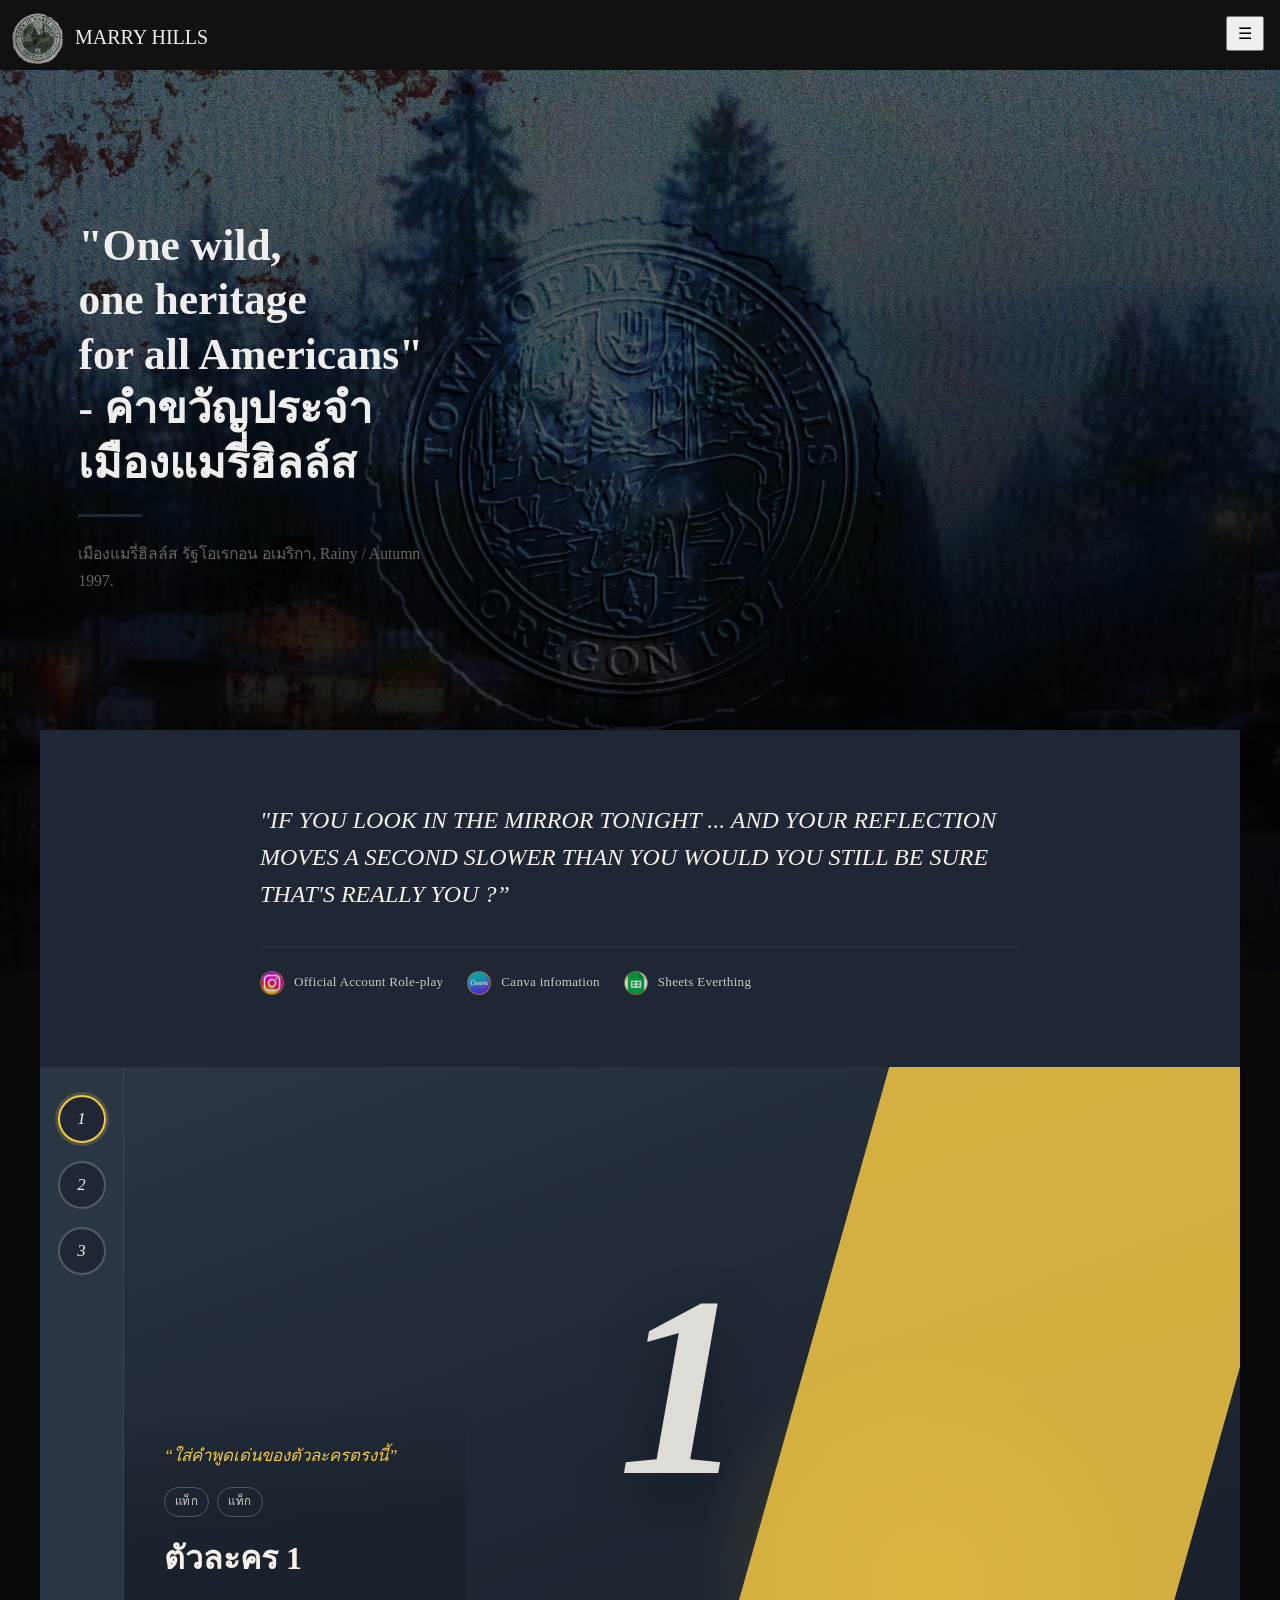
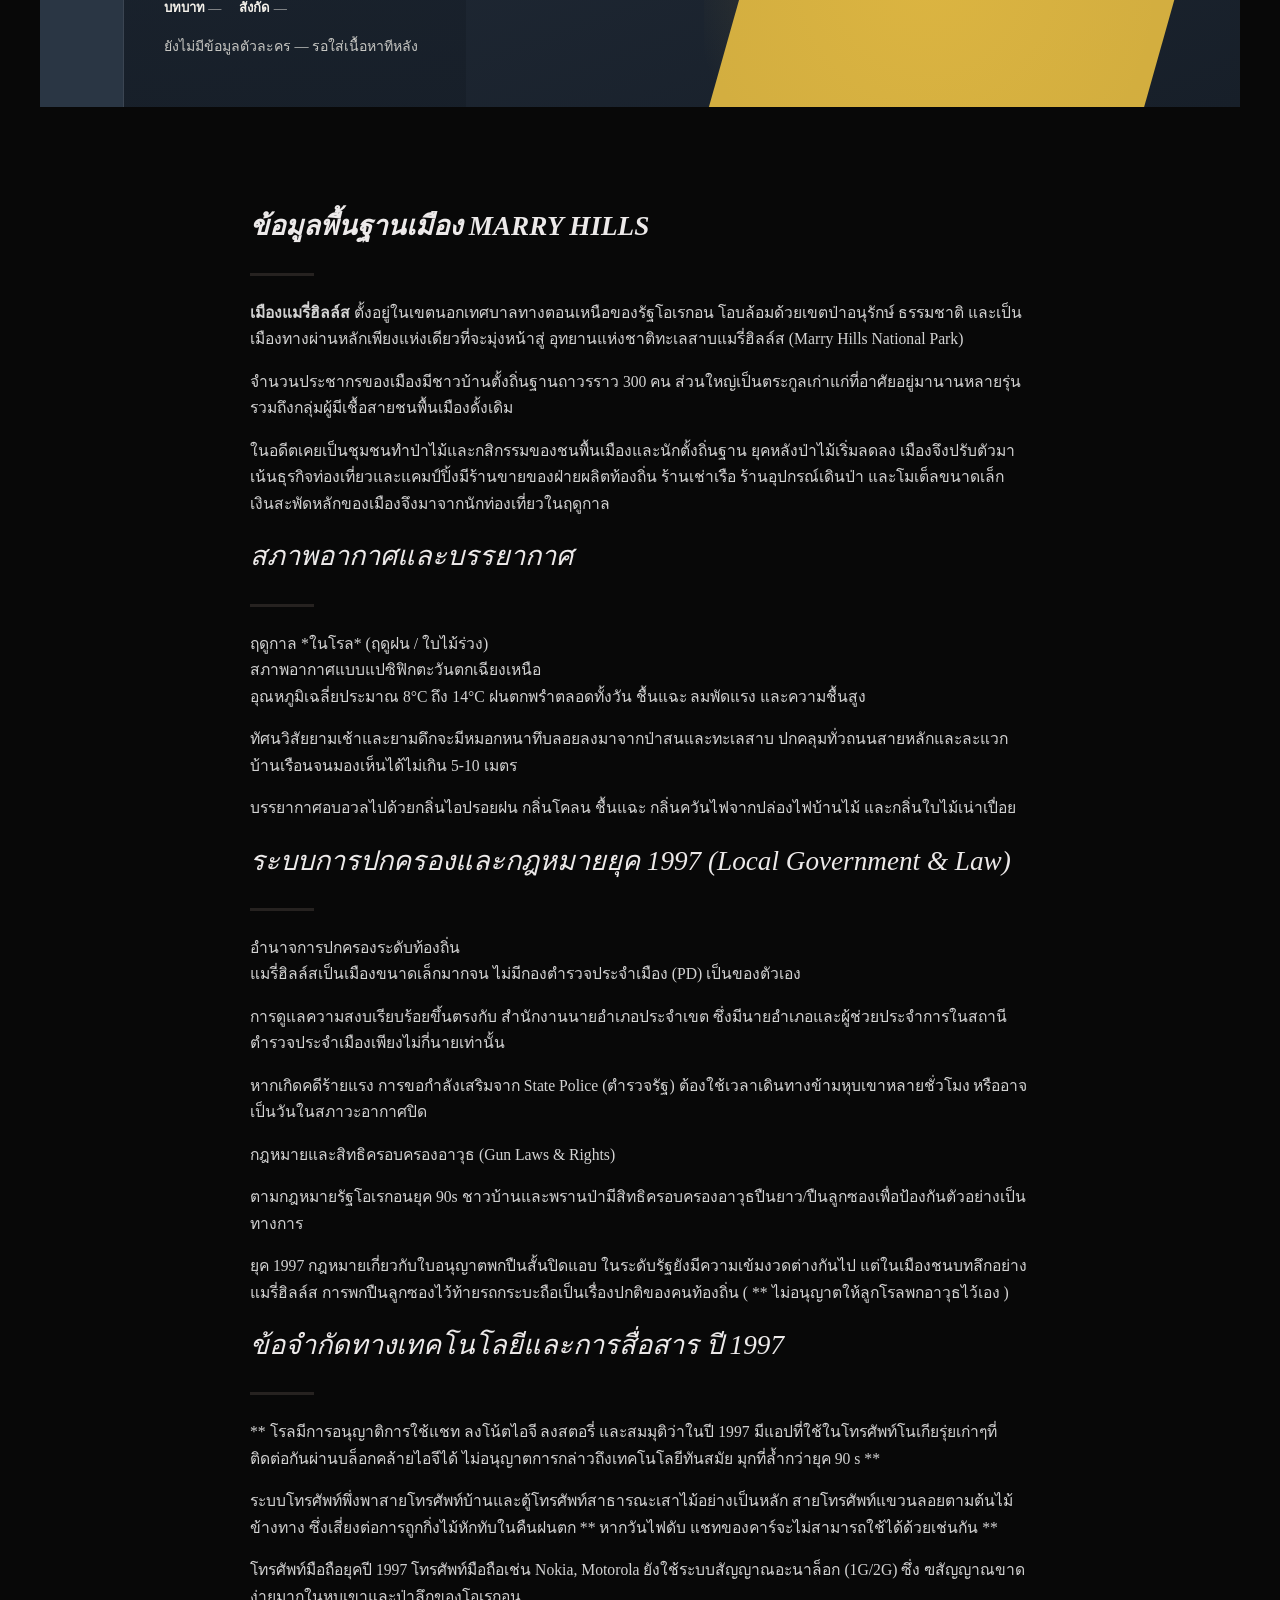
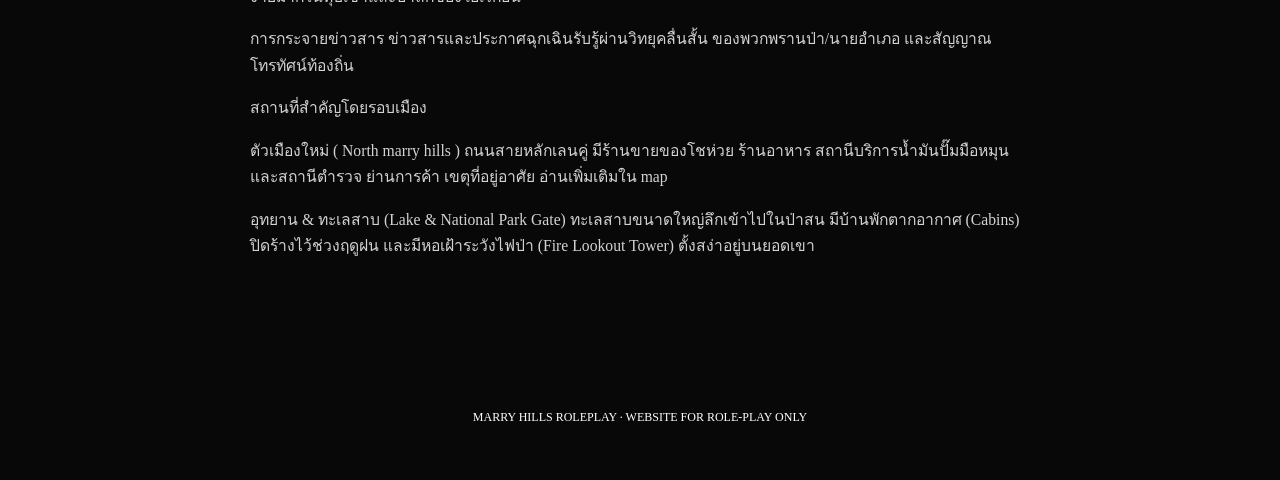
==== commit 5b18bc4d: "Fix HTML encoding issues in index.html" ====
--- a/index.html
+++ b/index.html
@@ -77,6 +77,43 @@
       </nav>
     </div>
   </section>
+
+         <!-- ============================================
+       CHARACTER SHOWCASE (แนะนำตัวละคร 3 ตัว)
+       - แถบวงกลมด้านซ้าย กดแล้วสลับตัวละคร
+       - ภาพประกอบ + การ์ดข้อมูลด้านล่างซ้าย เปลี่ยนตามตัวละครที่เลือก
+       - เนื้อหาจริงยังไม่ใส่ ตอนนี้เป็น placeholder ทั้งหมด แก้ได้ที่ array
+         CHARACTERS ในไฟล์ script.js
+  ============================================= -->
+  <section class="showcase" id="showcase">
+    <!-- แถบเลือกตัวละครด้านซ้าย -->
+    <div class="showcase__rail" id="showcaseRail">
+      <!-- ปุ่มวงกลมจะถูกสร้างจาก JS ตามจำนวนตัวละครใน CHARACTERS -->
+    </div>
+ 
+    <!-- พื้นหลัง/ภาพประกอบตัวละคร (placeholder เพราะยังไม่มีภาพจริง) -->
+    <div class="showcase__stage" id="showcaseStage">
+      <div class="stage__shape stage__shape--a" aria-hidden="true"></div>
+      <div class="stage__shape stage__shape--b" aria-hidden="true"></div>
+      <div class="stage__monogram" id="stageMonogram">?</div>
+    </div>
+ 
+    <!-- การ์ดข้อมูลตัวละคร มุมล่างซ้าย -->
+    <div class="showcase__panel">
+      <p class="panel__quote" id="panelQuote">“…”</p>
+ 
+      <div class="panel__tags" id="panelTags"><!-- แท็ก faction/race ใส่จาก JS --></div>
+ 
+      <h3 class="panel__name" id="panelName">ตัวละคร</h3>
+ 
+      <div class="panel__meta" id="panelMeta"><!-- role/สังกัด ใส่จาก JS --></div>
+ 
+      <div class="panel__desc" id="panelDesc">
+        <p>ยังไม่มีข้อมูลตัวละคร — รอใส่เนื้อหาทีหลัง</p>
+      </div>
+    </div>
+  </section>
+
  
   <!-- ============================================
        ABOUT / SETTING SECTION (โซนสีขาว)
@@ -130,44 +167,6 @@
          <p>อุทยาน & ทะเลสาบ (Lake & National Park Gate) ทะเลสาบขนาดใหญ่ลึกเข้าไปในป่าสน มีบ้านพักตากอากาศ (Cabins) ปิดร้างไว้ช่วงฤดูฝน และมีหอเฝ้าระวังไฟป่า (Fire Lookout Tower) ตั้งสง่าอยู่บนยอดเขา</p>
       </div>
     </div>
-
-    
-  <!-- ============================================
-       CHARACTER SHOWCASE (แนะนำตัวละคร 3 ตัว)
-       - แถบวงกลมด้านซ้าย กดแล้วสลับตัวละคร
-       - ภาพประกอบ + การ์ดข้อมูลด้านล่างซ้าย เปลี่ยนตามตัวละครที่เลือก
-       - เนื้อหาจริงยังไม่ใส่ ตอนนี้เป็น placeholder ทั้งหมด แก้ได้ที่ array
-         CHARACTERS ในไฟล์ script.js
-  ============================================= -->
-  <section class="showcase" id="showcase">
-    <!-- แถบเลือกตัวละครด้านซ้าย -->
-    <div class="showcase__rail" id="showcaseRail">
-      <!-- ปุ่มวงกลมจะถูกสร้างจาก JS ตามจำนวนตัวละครใน CHARACTERS -->
-    </div>
- 
-    <!-- พื้นหลัง/ภาพประกอบตัวละคร (placeholder เพราะยังไม่มีภาพจริง) -->
-    <div class="showcase__stage" id="showcaseStage">
-      <div class="stage__shape stage__shape--a" aria-hidden="true"></div>
-      <div class="stage__shape stage__shape--b" aria-hidden="true"></div>
-      <div class="stage__monogram" id="stageMonogram">?</div>
-    </div>
- 
-    <!-- การ์ดข้อมูลตัวละคร มุมล่างซ้าย -->
-    <div class="showcase__panel">
-      <p class="panel__quote" id="panelQuote">“…”</p>
- 
-      <div class="panel__tags" id="panelTags"><!-- แท็ก faction/race ใส่จาก JS --></div>
- 
-      <h3 class="panel__name" id="panelName">ตัวละคร</h3>
- 
-      <div class="panel__meta" id="panelMeta"><!-- role/สังกัด ใส่จาก JS --></div>
- 
-      <div class="panel__desc" id="panelDesc">
-        <p>ยังไม่มีข้อมูลตัวละคร — รอใส่เนื้อหาทีหลัง</p>
-      </div>
-    </div>
-  </section>
-
     </div>
      <!-- page End -->
 
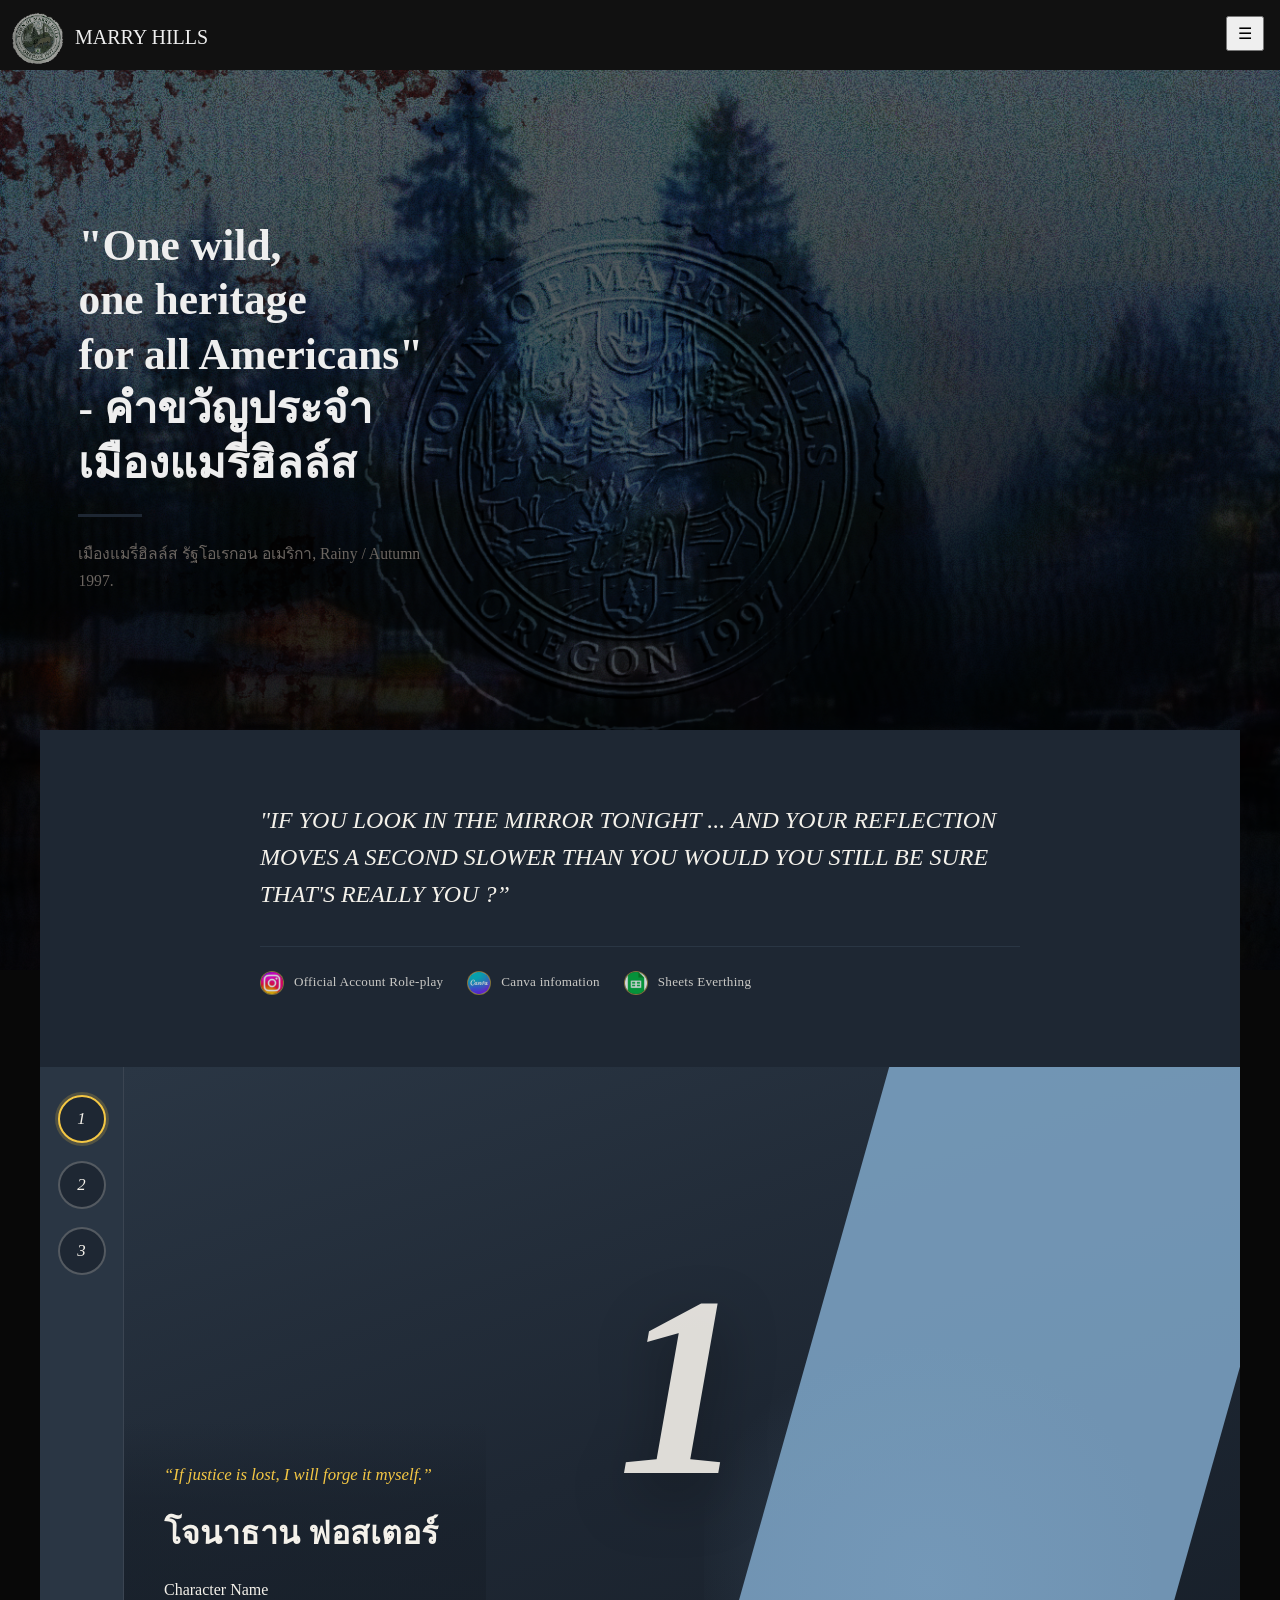
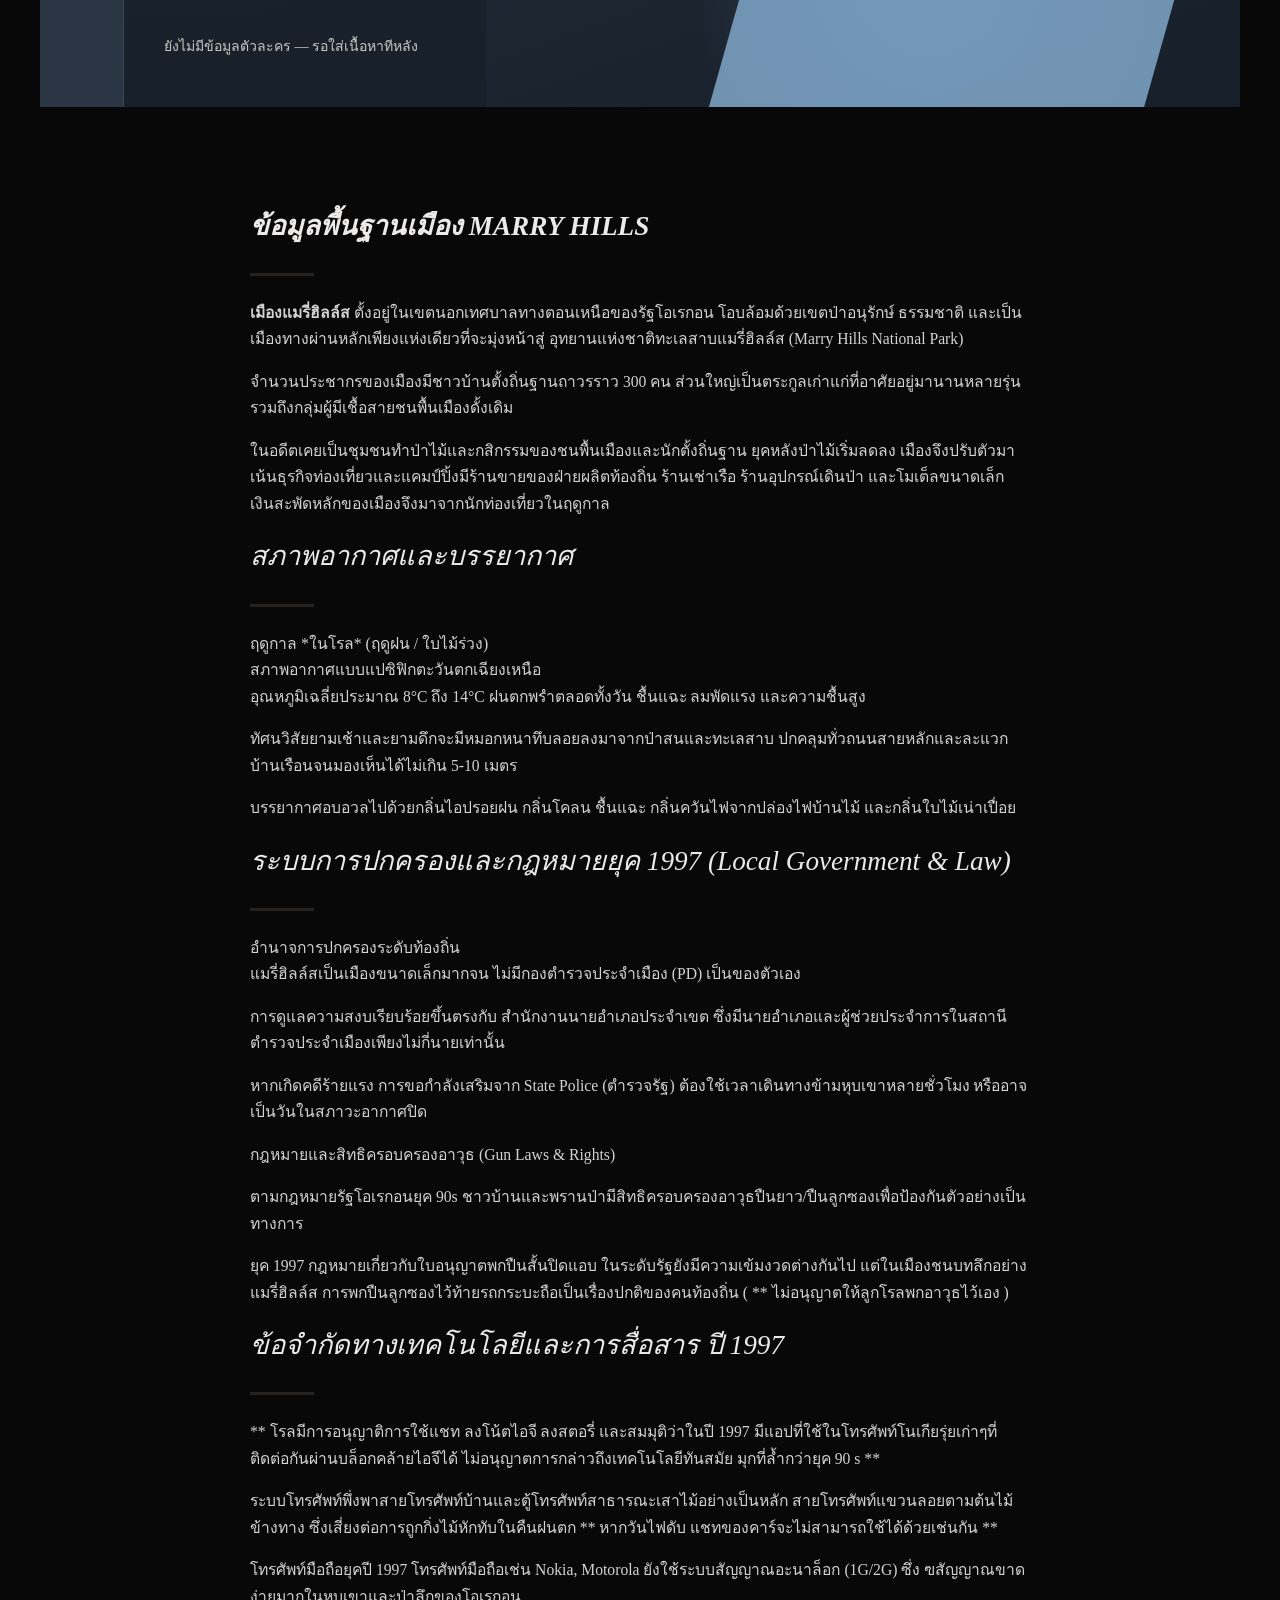
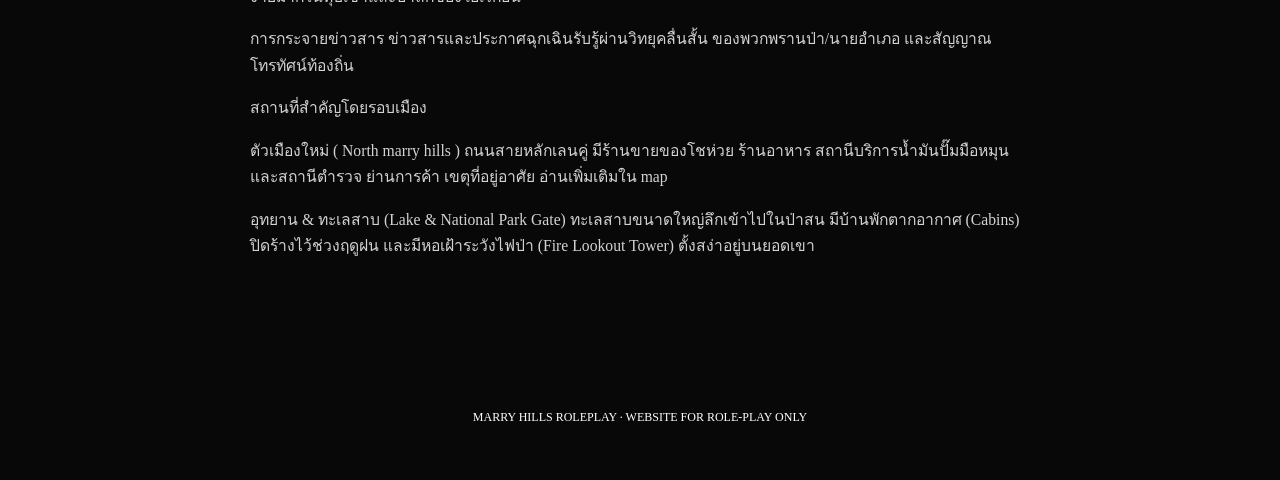
==== commit 64afc8d9: "Update index.html" ====
--- a/index.html
+++ b/index.html
@@ -102,9 +102,8 @@
     <div class="showcase__panel">
       <p class="panel__quote" id="panelQuote">“…”</p>
  
-      <div class="panel__tags" id="panelTags"><!-- แท็ก faction/race ใส่จาก JS --></div>
- 
       <h3 class="panel__name" id="panelName">ตัวละคร</h3>
+      <p class="panel__altname" id="panelAltName">Character Name</p>
  
       <div class="panel__meta" id="panelMeta"><!-- role/สังกัด ใส่จาก JS --></div>
  
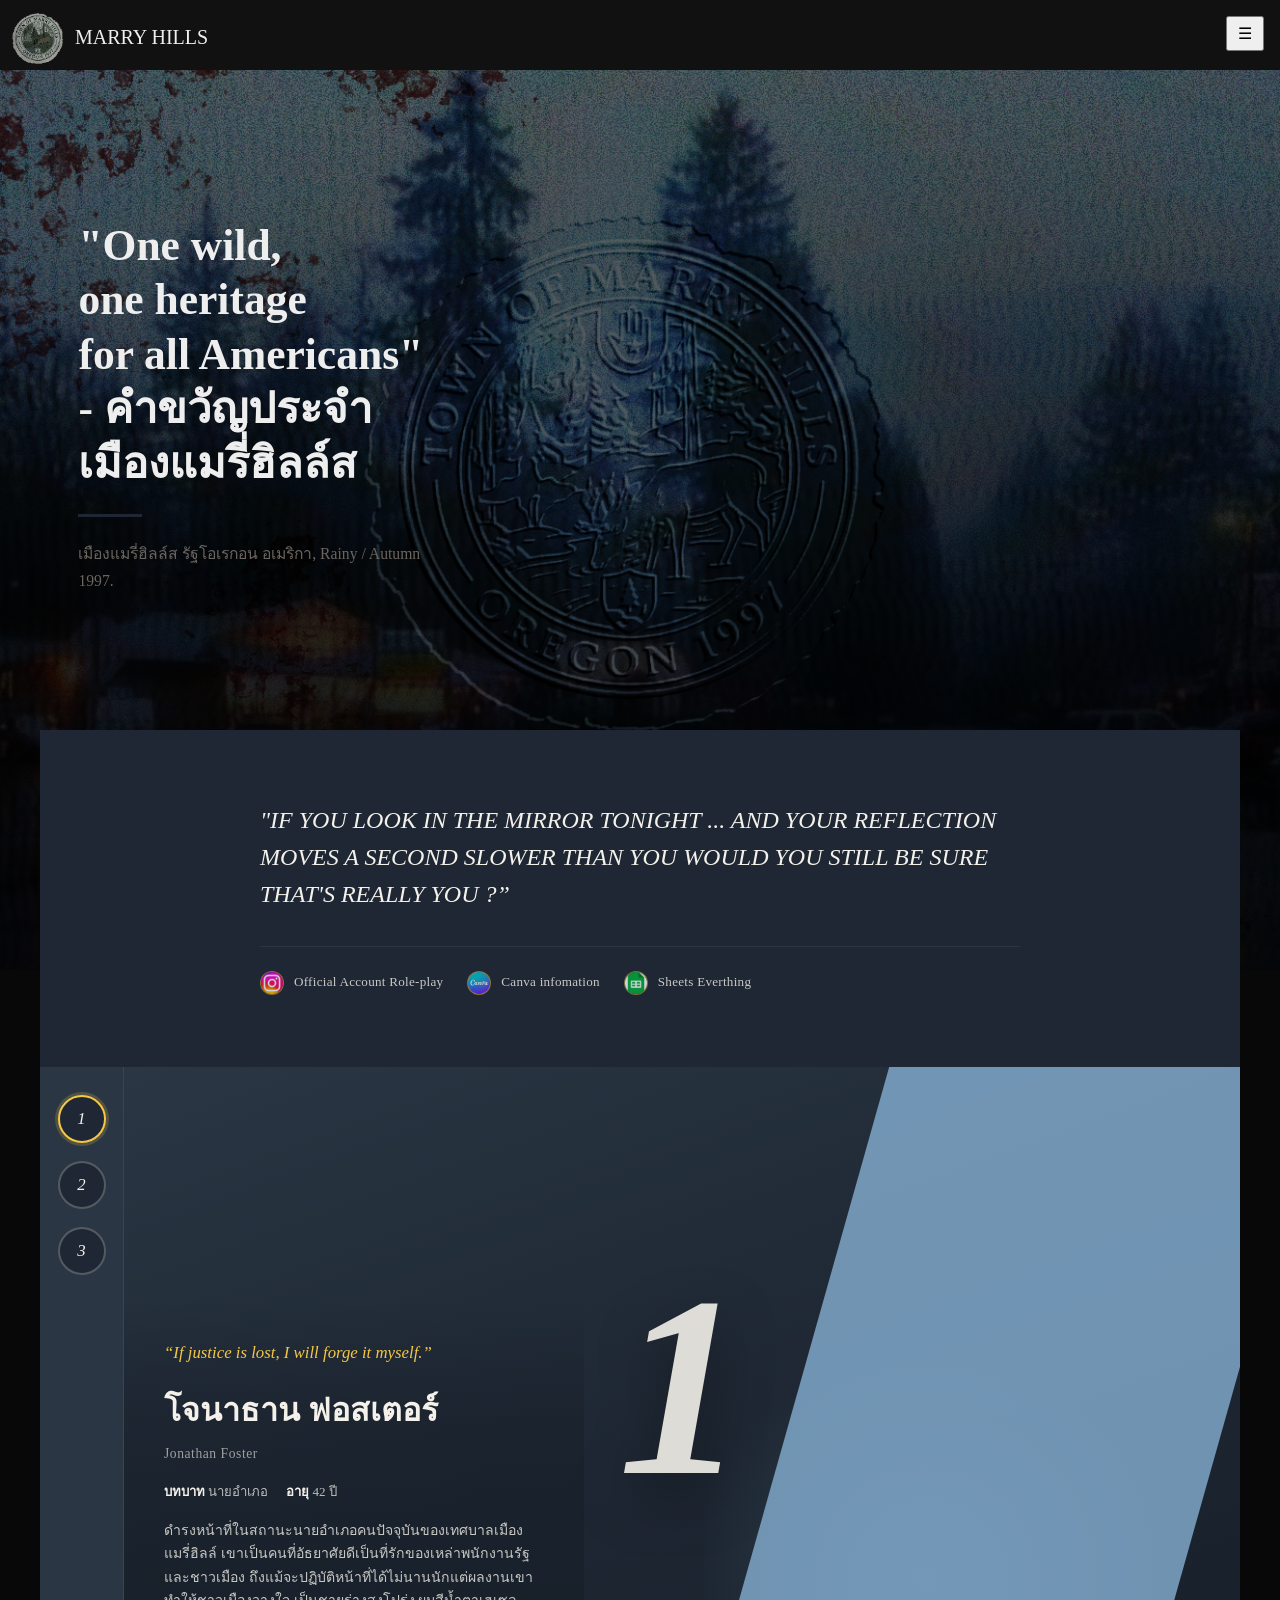
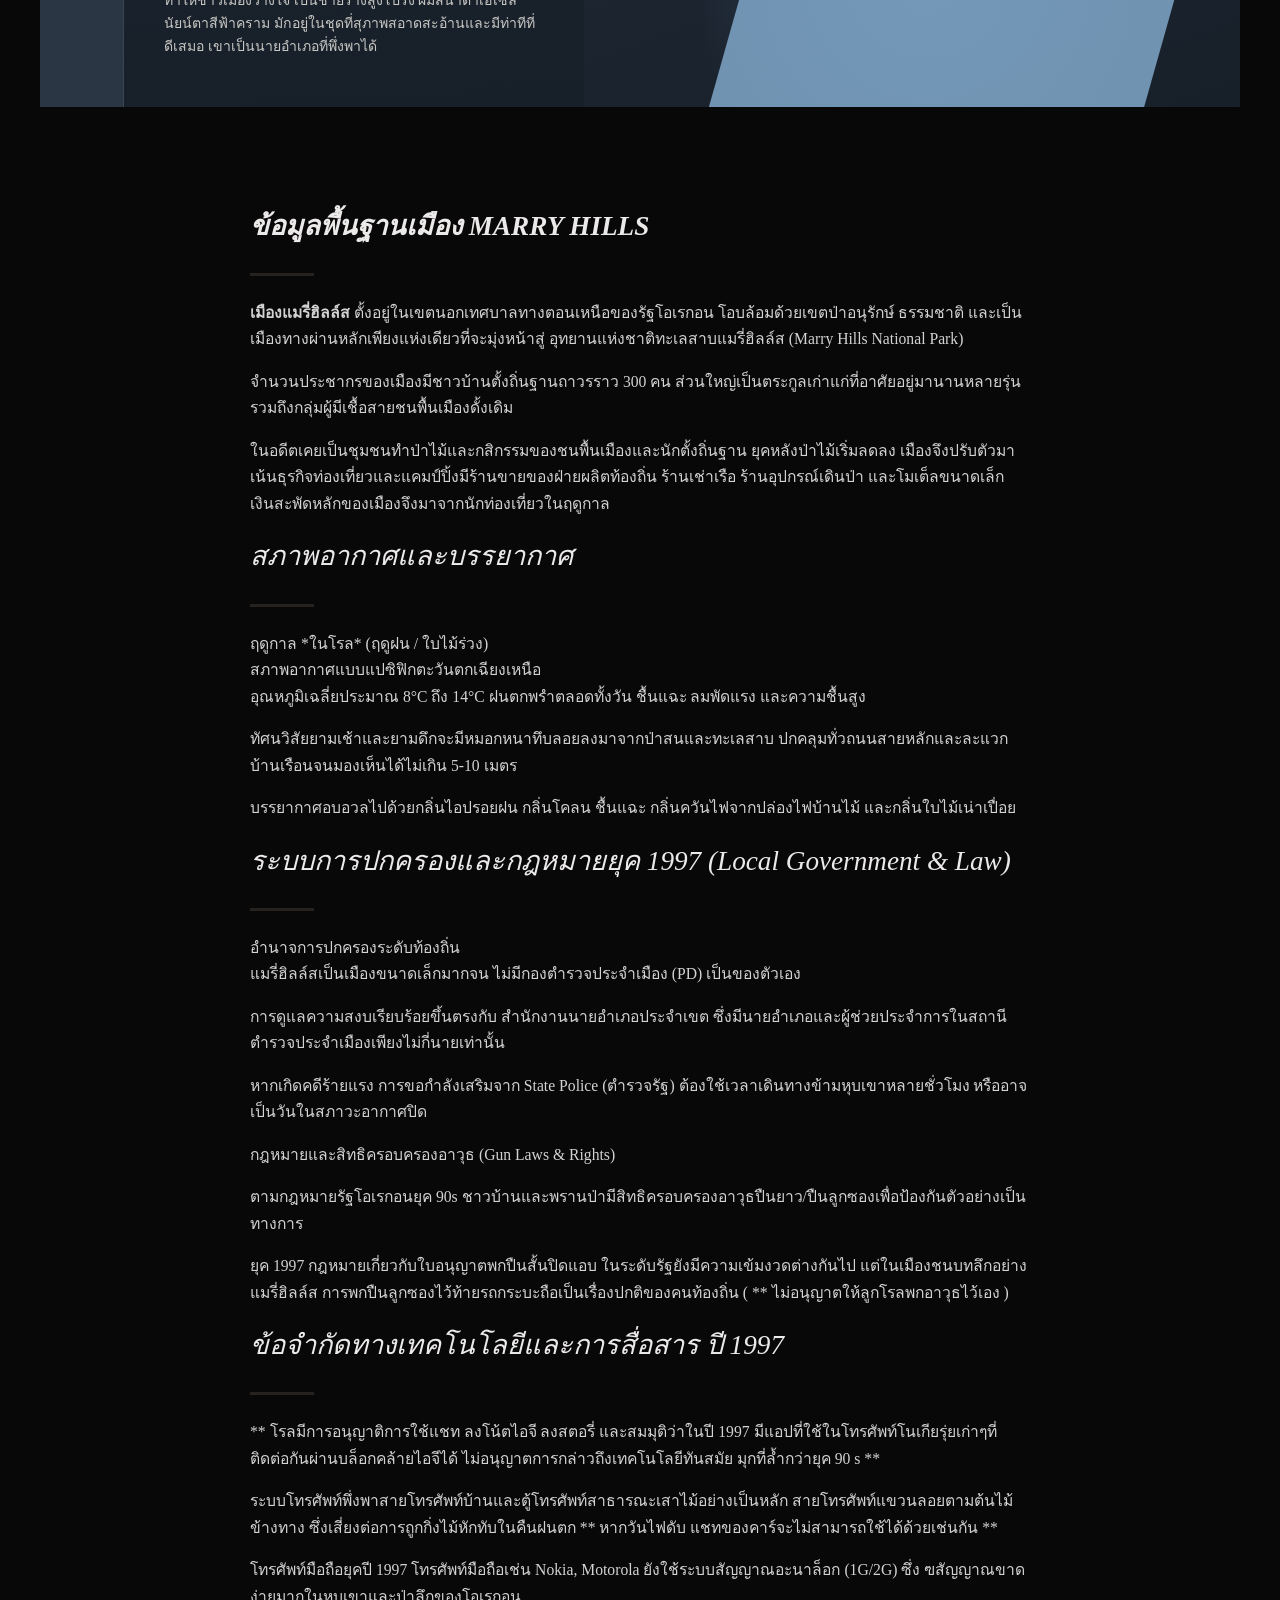
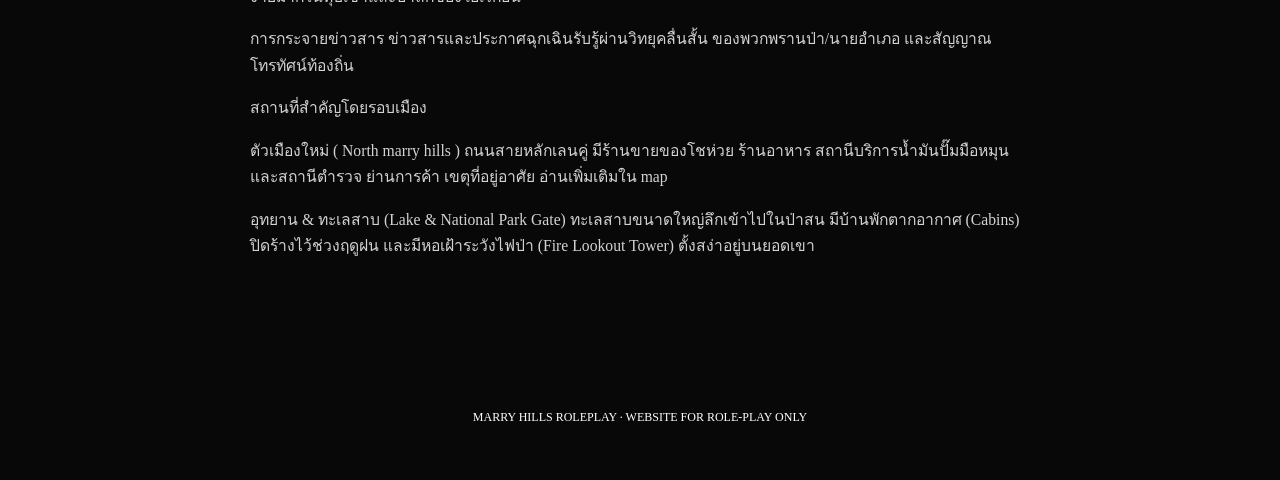
==== commit 3d125ab2: "Fix HTML encoding issues in index.html" ====
--- a/index.html
+++ b/index.html
@@ -78,7 +78,7 @@
     </div>
   </section>
 
-         <!-- ============================================
+  <!-- ============================================
        CHARACTER SHOWCASE (แนะนำตัวละคร 3 ตัว)
        - แถบวงกลมด้านซ้าย กดแล้วสลับตัวละคร
        - ภาพประกอบ + การ์ดข้อมูลด้านล่างซ้าย เปลี่ยนตามตัวละครที่เลือก
@@ -96,6 +96,8 @@
       <div class="stage__shape stage__shape--a" aria-hidden="true"></div>
       <div class="stage__shape stage__shape--b" aria-hidden="true"></div>
       <div class="stage__monogram" id="stageMonogram">?</div>
+      <!-- รูปตัวละครจริง: วางทับพื้นหลังเดิม ถ้าโหลดรูปไม่ได้ (ยังไม่ได้ใส่ไฟล์จริง) จะซ่อนตัวเองแล้วโชว์ monogram/พื้นหลังแทน -->
+      <img class="stage__image" id="stageImage" src="" alt="" />
     </div>
  
     <!-- การ์ดข้อมูลตัวละคร มุมล่างซ้าย -->
--- a/css/style.css
+++ b/css/style.css
@@ -309,6 +309,7 @@
   font-size: 0.98rem;
 }
  
+
 /* ===============================
    CHARACTER SHOWCASE
    โครง: แถบซ้าย (rail) + พื้นหลังภาพประกอบ (stage) + การ์ดข้อมูลมุมล่างซ้าย (panel)
@@ -388,7 +389,7 @@
   opacity: 0.25;
 }
  
-/* ตัวอักษรย่อขนาดใหญ่แทนภาพประกอบจริง ไว้ก่อน */
+/* ตัวอักษรย่อขนาดใหญ่แทนภาพประกอบจริง ไว้ก่อน (เป็น fallback เวลายังไม่มีรูป หรือรูปโหลดไม่ขึ้น) */
 .stage__monogram {
   position: absolute;
   inset: 0;
@@ -401,6 +402,21 @@
   font-size: clamp(8rem, 22vw, 16rem);
   color: rgba(244, 241, 234, 0.9);
   text-shadow: 0 20px 60px rgba(0,0,0,0.35);
+  z-index: 0;
+}
+ 
+/* รูปตัวละครจริง: วางทับอยู่หน้าพื้นหลัง/monogram ถ้ายังไม่มี src หรือโหลดไม่สำเร็จจะถูกซ่อน (ดูสคริปต์ onerror ใน script.js) */
+.stage__image {
+  position: absolute;
+  z-index: 1;
+  bottom: 0;
+  right: 6%;
+  height: 92%;
+  width: auto;
+  max-width: 60%;
+  object-fit: contain;
+  object-position: bottom;
+  filter: drop-shadow(0 20px 40px rgba(0,0,0,0.4));
 }
  
 /* --- การ์ดข้อมูลตัวละคร มุมล่างซ้าย --- */
@@ -423,26 +439,20 @@
   margin: 0 0 16px;
 }
  
-.panel__tags {
-  display: flex;
-  gap: 8px;
-  margin-bottom: 14px;
-}
-.panel__tags .tag {
-  font-size: 0.72rem;
+.panel__name {
+  font-family: var(--font-display);
+  font-weight: 600;
+  font-size: 2rem;
+  margin: 0;
+}
+ 
+/* ชื่ออีกภาษา (เช่น ชื่อภาษาอังกฤษ/ชื่อจริง) เล็กกว่าและจางกว่าชื่อหลัก */
+.panel__altname {
+  font-family: var(--font-body);
+  font-size: 0.85rem;
   letter-spacing: 0.04em;
-  padding: 4px 10px;
-  border-radius: 999px;
-  border: 1px solid rgba(244, 241, 234, 0.3);
-  color: #f4f1ea;
-  opacity: 0.85;
-}
- 
-.panel__name {
-  font-family: var(--font-display);
-  font-weight: 600;
-  font-size: 2rem;
-  margin: 0 0 12px;
+  color: rgba(244, 241, 234, 0.6);
+  margin: 4px 0 16px;
 }
  
 .panel__meta {
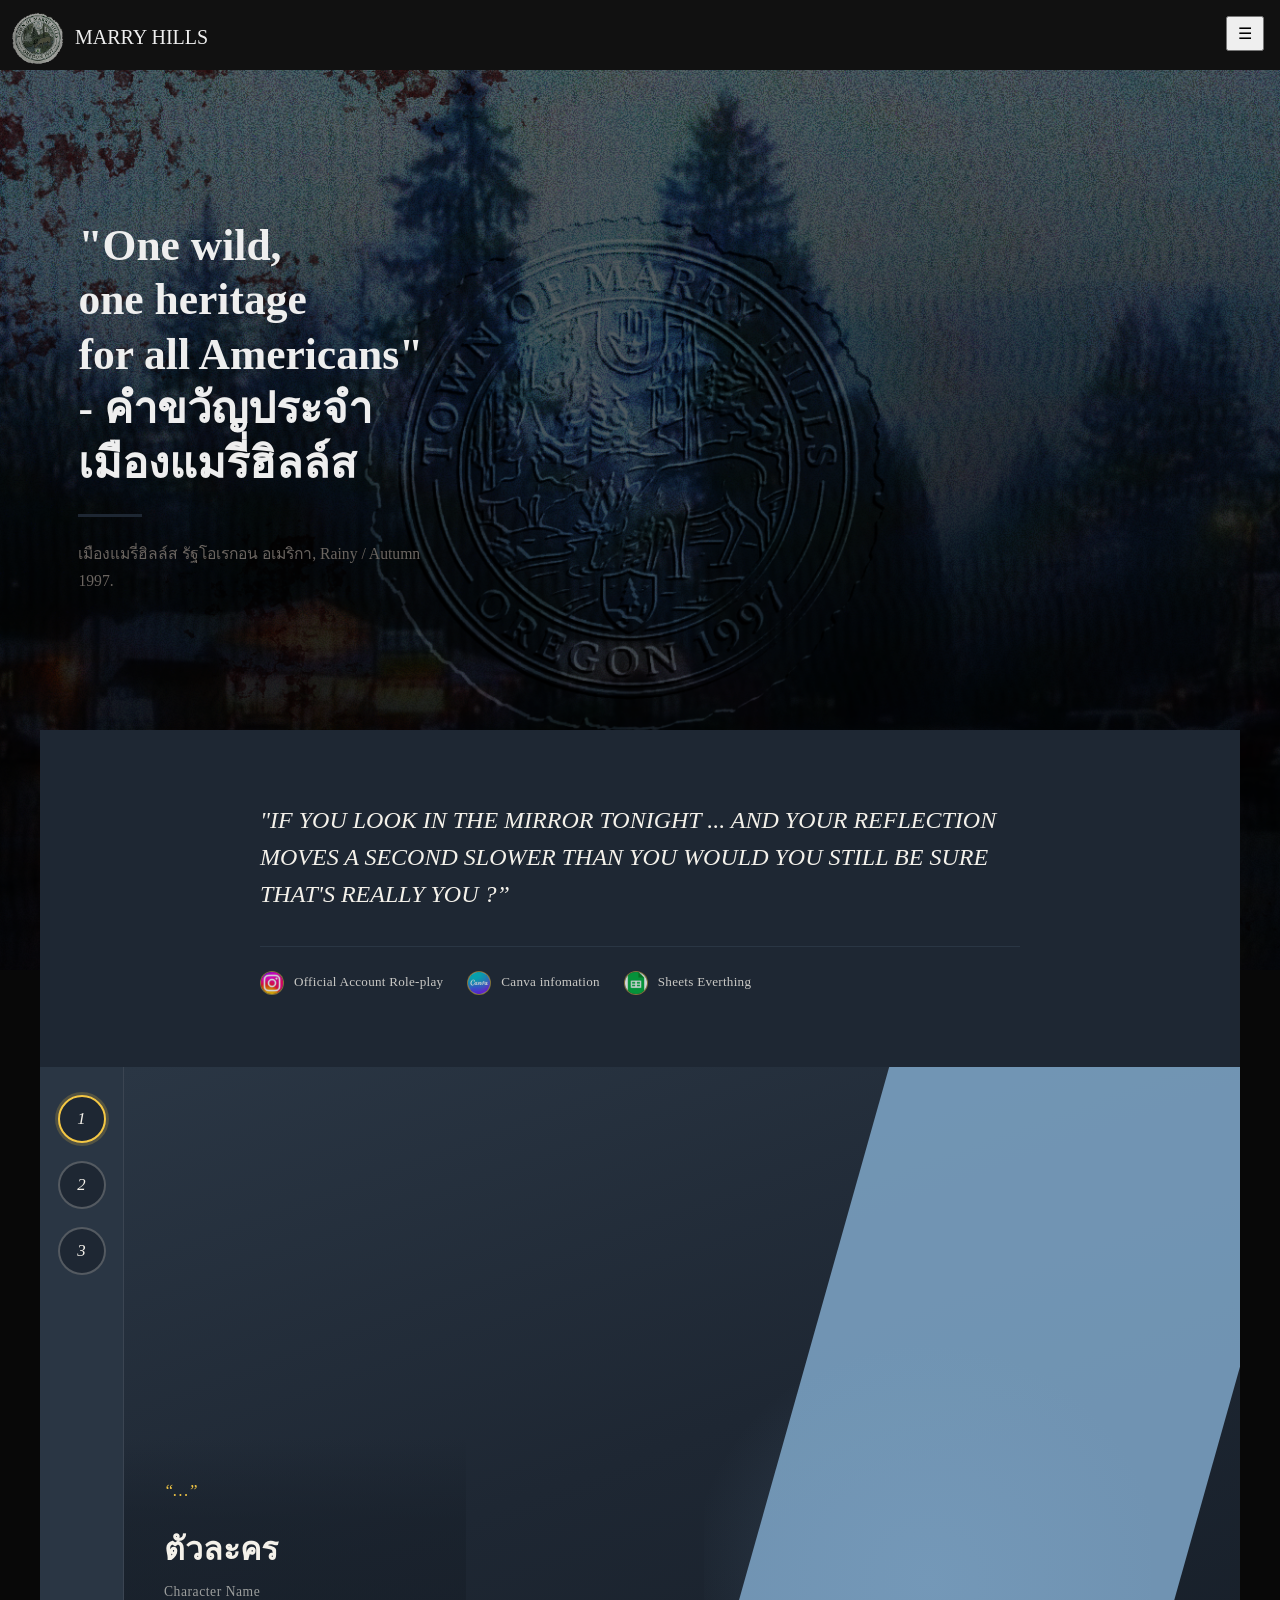
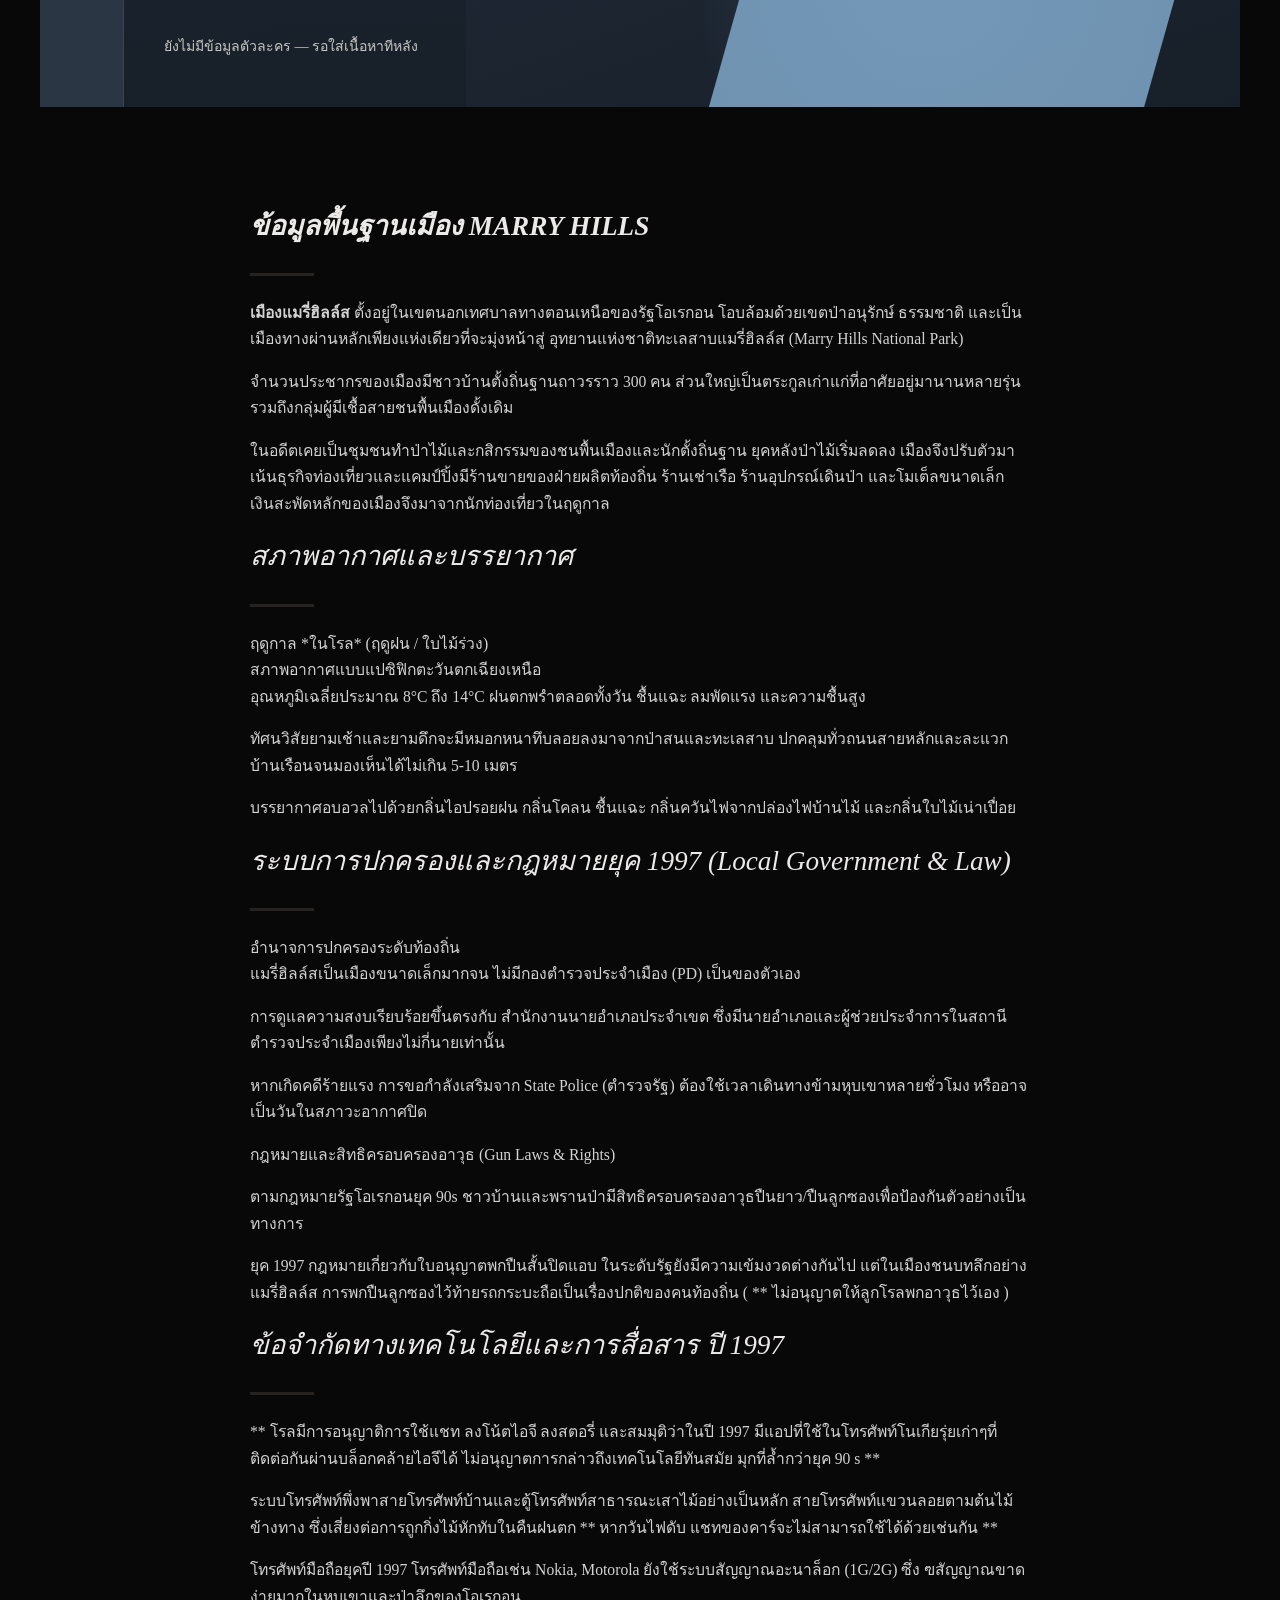
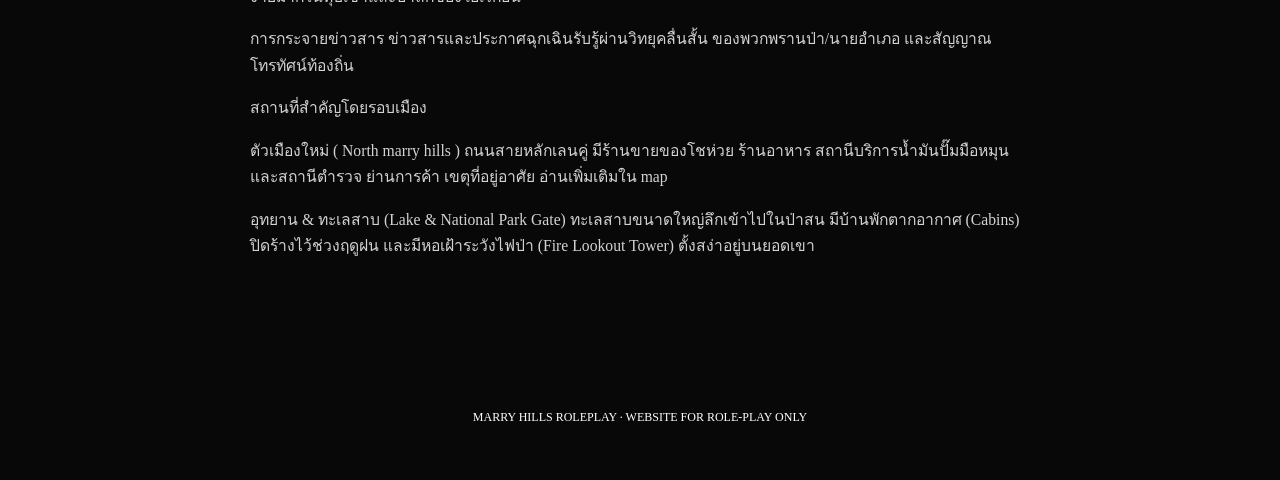
==== commit d18747fd: "Add files via upload" ====
--- a/index.html
+++ b/index.html
@@ -95,8 +95,7 @@
     <div class="showcase__stage" id="showcaseStage">
       <div class="stage__shape stage__shape--a" aria-hidden="true"></div>
       <div class="stage__shape stage__shape--b" aria-hidden="true"></div>
-      <div class="stage__monogram" id="stageMonogram">?</div>
-      <!-- รูปตัวละครจริง: วางทับพื้นหลังเดิม ถ้าโหลดรูปไม่ได้ (ยังไม่ได้ใส่ไฟล์จริง) จะซ่อนตัวเองแล้วโชว์ monogram/พื้นหลังแทน -->
+      <!-- รูปตัวละครจริง: วางทับพื้นหลังเดิม ถ้าโหลดรูปไม่ได้ (ยังไม่ได้ใส่ไฟล์จริง) จะซ่อนตัวเอง -->
       <img class="stage__image" id="stageImage" src="" alt="" />
     </div>
  
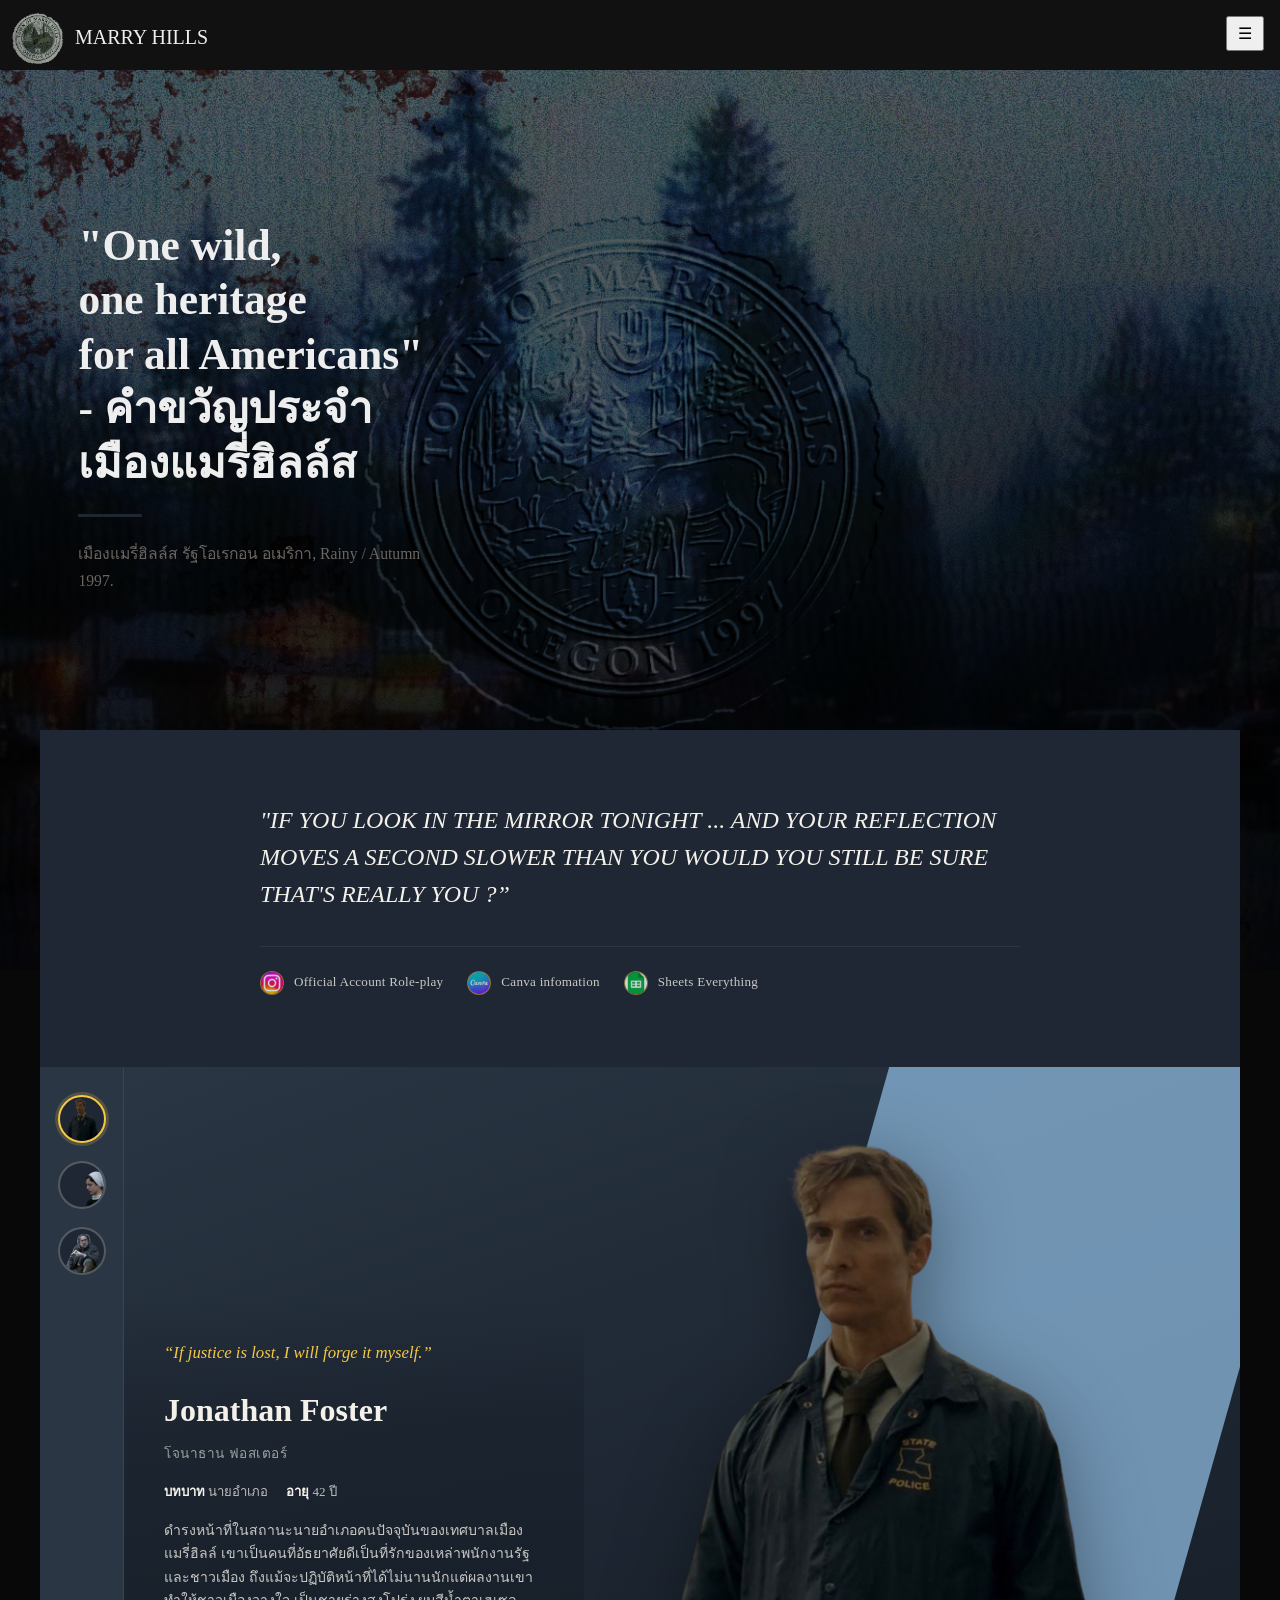
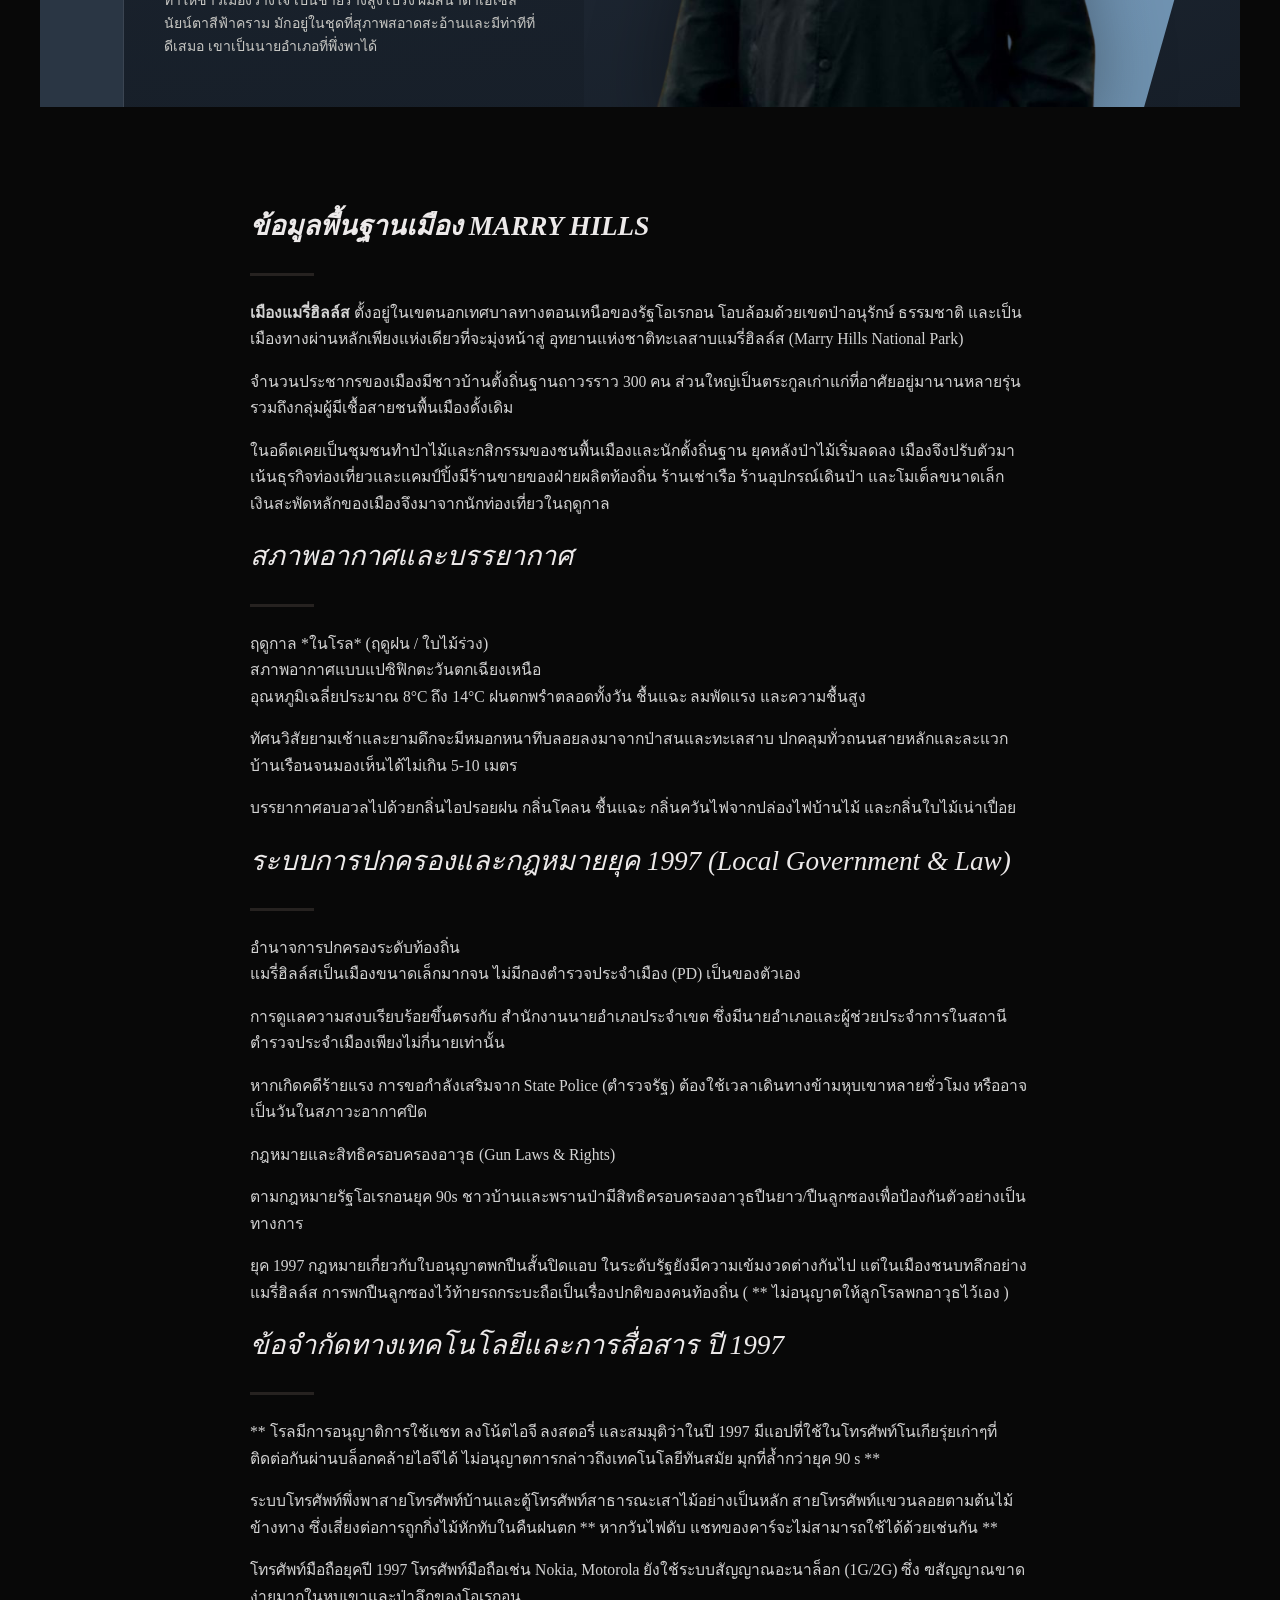
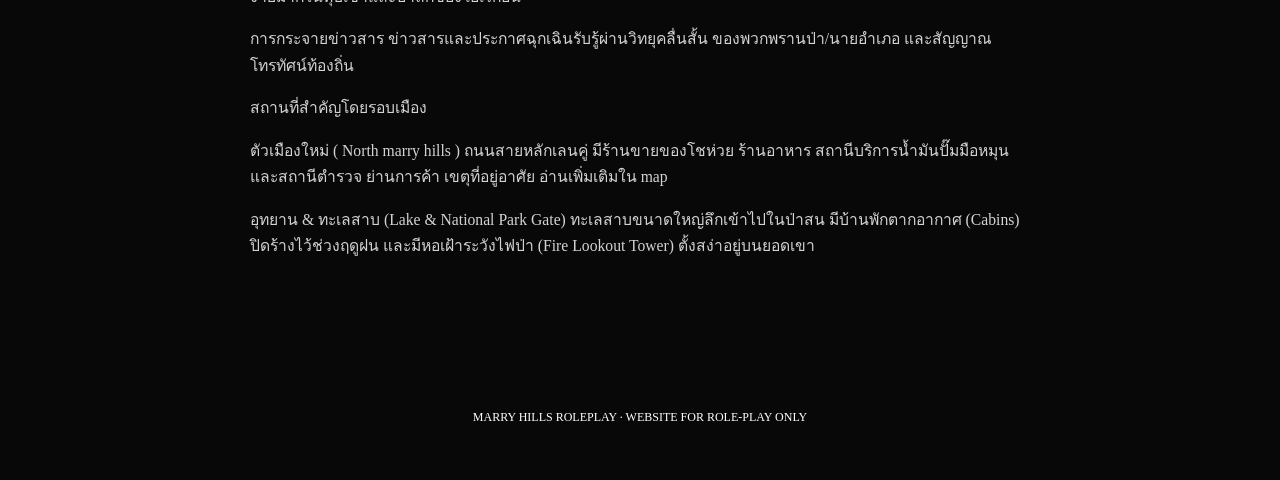
==== commit bf192572: "Update index.html" ====
--- a/index.html
+++ b/index.html
@@ -72,7 +72,7 @@
         </a>
         <a href="https://docs.google.com/spreadsheets/d/1QibwJhIr7-wyyYuJuwrpVGiDPfmZJHFHFblLmTcv8TA/edit?usp=sharing" target="_blank" rel="noopener">
           <img src="image/Sheets.png" alt="Sheets" class="quote__links-icon" >
-          <span>Sheets Everthing</span>
+          <span>Sheets Everything</span>
         </a>
       </nav>
     </div>
--- a/css/style.css
+++ b/css/style.css
@@ -348,6 +348,19 @@
   font-size: 1.05rem;
   cursor: pointer;
   transition: border-color 0.2s ease, transform 0.2s ease;
+  padding: 0;
+  overflow: hidden;
+  display: flex;
+  align-items: center;
+  justify-content: center;
+}
+.rail__avatar img {
+  width: 100%;
+  height: 100%;
+  object-fit: cover;
+  object-position: top center;
+  border-radius: 50%;
+  display: block;
 }
 .rail__avatar:hover { transform: translateY(-2px); }
 .rail__avatar:focus-visible { outline: 2px solid var(--yellow); outline-offset: 2px; }
